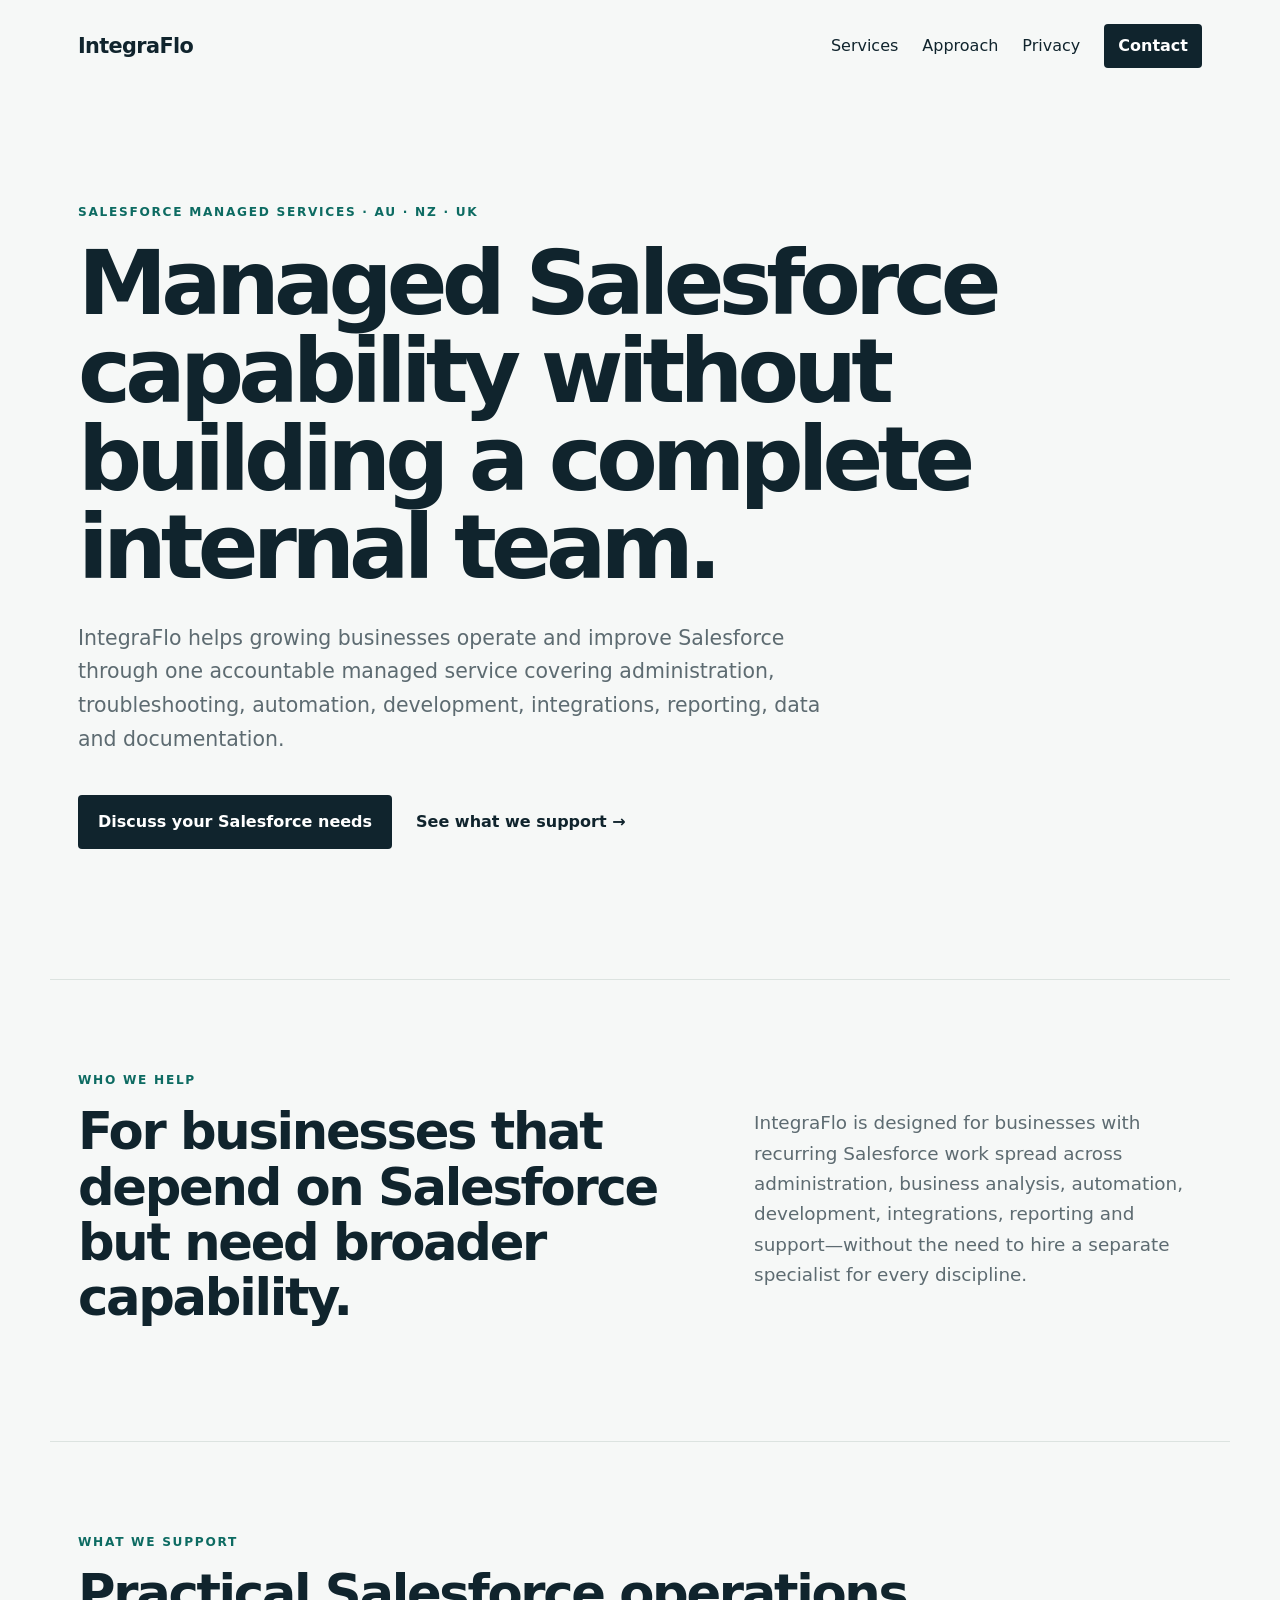
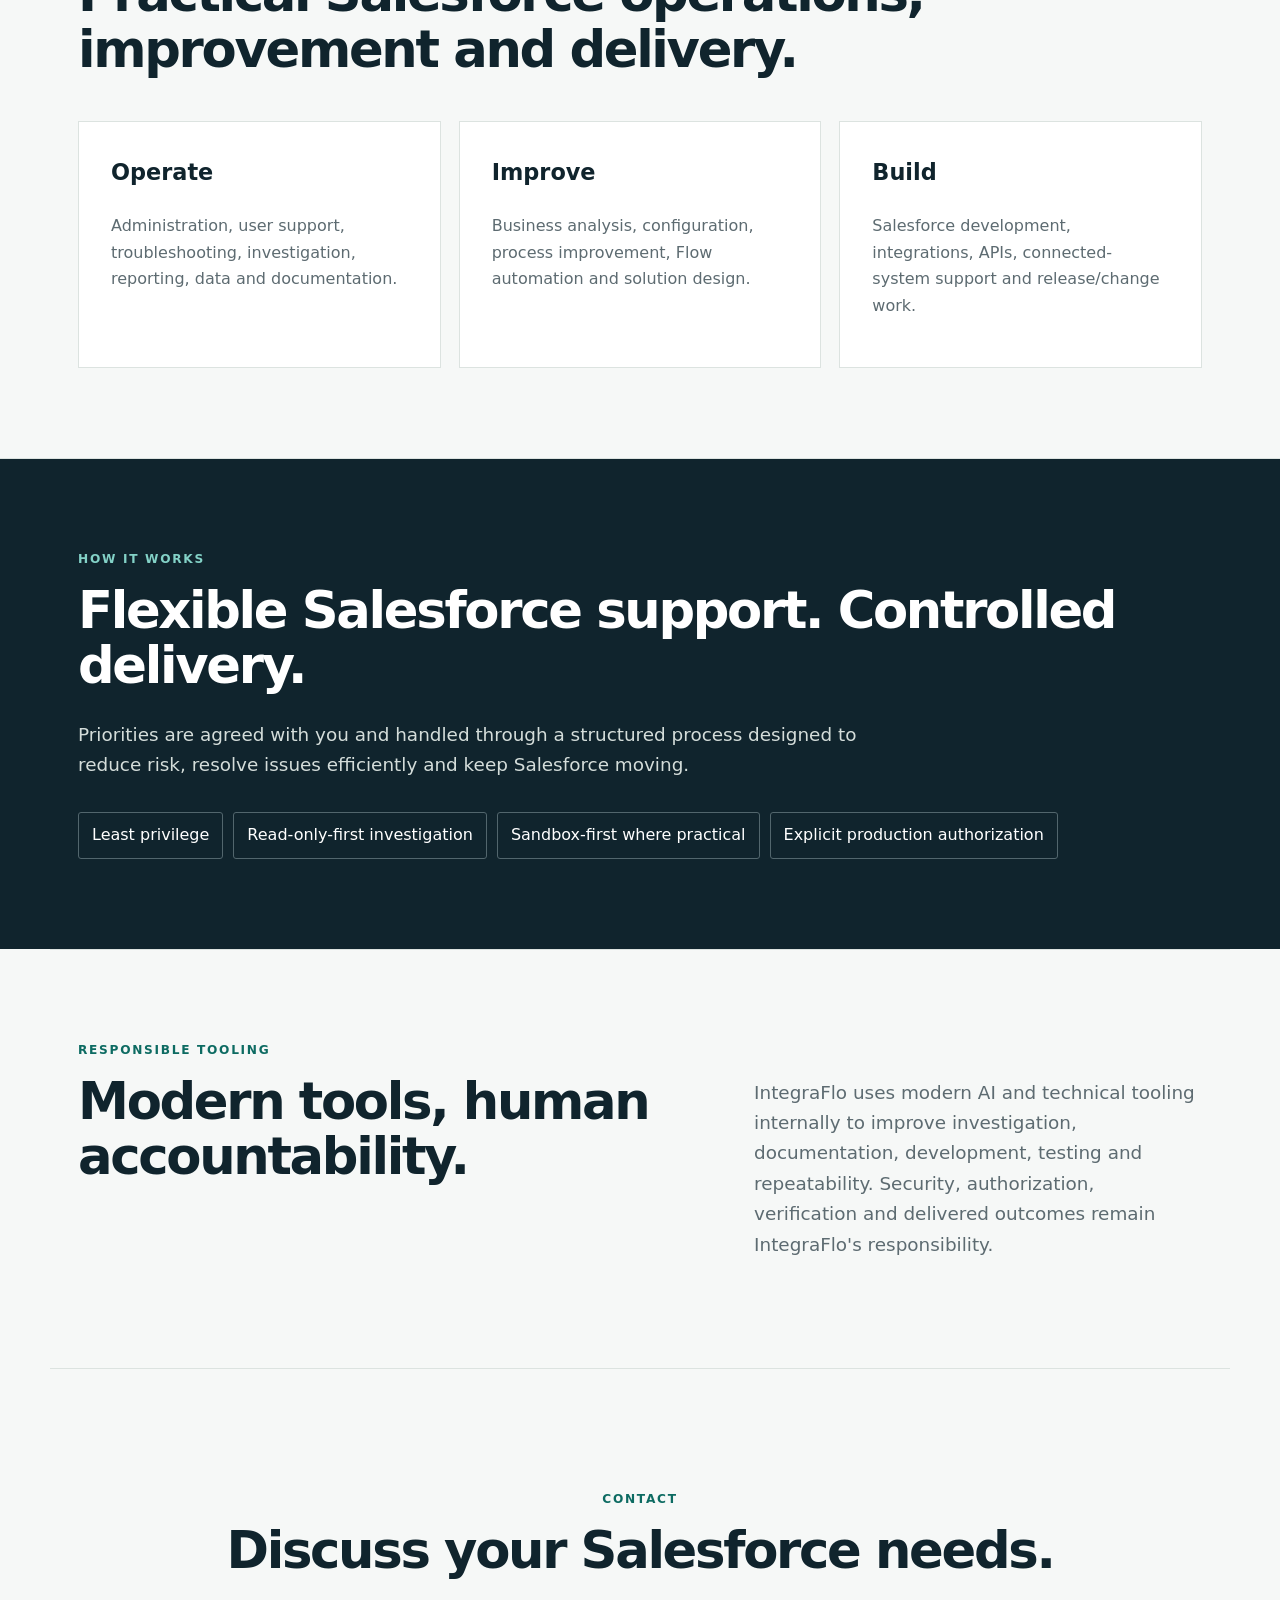
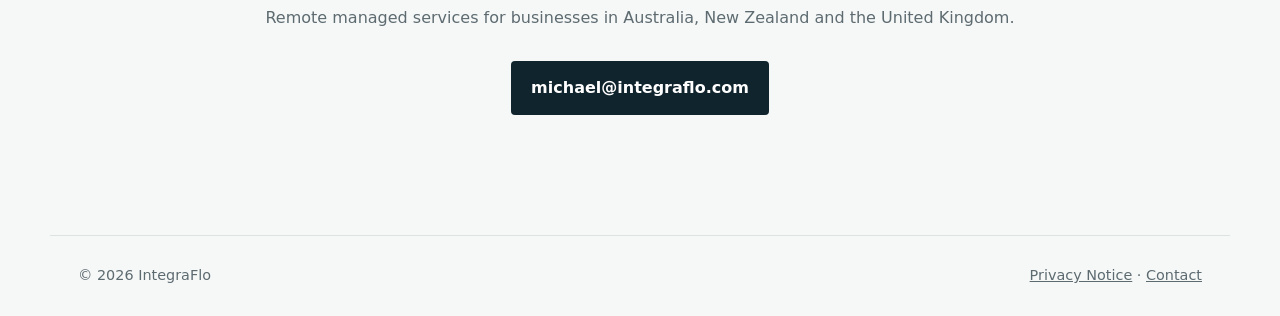
==== index.html @ 9a2830d7 "Refresh How It Works website copy" ====
<!doctype html>
<html lang="en">
<head>
  <meta charset="utf-8">
  <meta name="viewport" content="width=device-width,initial-scale=1">
  <meta http-equiv="Content-Security-Policy" content="default-src 'self'; script-src 'none'; style-src 'self'; img-src 'self' data:; font-src 'self'; connect-src 'none'; object-src 'none'; media-src 'none'; frame-src 'none'; worker-src 'none'; manifest-src 'self'; form-action 'none'; base-uri 'none'; upgrade-insecure-requests">
  <meta name="referrer" content="strict-origin-when-cross-origin">
  <title>IntegraFlo | Managed Salesforce Support</title>
  <meta name="description" content="Managed Salesforce administration, development, automation, integration and support for growing businesses in Australia, New Zealand and the United Kingdom.">
  <link rel="stylesheet" href="assets/style.css">
</head>
<body>
<header class="nav"><a class="brand" href="./">IntegraFlo</a><nav><a href="#services">Services</a><a href="#approach">Approach</a><a href="privacy.html">Privacy</a><a class="button small" href="mailto:michael@integraflo.com">Contact</a></nav></header>
<main>
<section class="hero"><div class="eyebrow">SALESFORCE MANAGED SERVICES · AU · NZ · UK</div><h1>Managed Salesforce capability without building a complete internal team.</h1><p class="lead">IntegraFlo helps growing businesses operate and improve Salesforce through one accountable managed service covering administration, troubleshooting, automation, development, integrations, reporting, data and documentation.</p><div class="actions"><a class="button" href="mailto:michael@integraflo.com">Discuss your Salesforce needs</a><a class="textlink" href="#services">See what we support →</a></div></section>
<section class="section split"><div><div class="eyebrow">WHO WE HELP</div><h2>For businesses that depend on Salesforce but need broader capability.</h2></div><p>IntegraFlo is designed for businesses with recurring Salesforce work spread across administration, business analysis, automation, development, integrations, reporting and support—without the need to hire a separate specialist for every discipline.</p></section>
<section id="services" class="section"><div class="eyebrow">WHAT WE SUPPORT</div><h2>Practical Salesforce operations, improvement and delivery.</h2><div class="grid"><article><h3>Operate</h3><p>Administration, user support, troubleshooting, investigation, reporting, data and documentation.</p></article><article><h3>Improve</h3><p>Business analysis, configuration, process improvement, Flow automation and solution design.</p></article><article><h3>Build</h3><p>Salesforce development, integrations, APIs, connected-system support and release/change work.</p></article></div></section>
<section id="approach" class="section dark"><div class="eyebrow">HOW IT WORKS</div><h2>Flexible Salesforce support. Controlled delivery.</h2><p>Priorities are agreed with you and handled through a structured process designed to reduce risk, resolve issues efficiently and keep Salesforce moving.</p><div class="principles"><span>Least privilege</span><span>Read-only-first investigation</span><span>Sandbox-first where practical</span><span>Explicit production authorization</span></div></section>
<section class="section split"><div><div class="eyebrow">RESPONSIBLE TOOLING</div><h2>Modern tools, human accountability.</h2></div><p>IntegraFlo uses modern AI and technical tooling internally to improve investigation, documentation, development, testing and repeatability. Security, authorization, verification and delivered outcomes remain IntegraFlo's responsibility.</p></section>
<section class="section contact"><div class="eyebrow">CONTACT</div><h2>Discuss your Salesforce needs.</h2><p>Remote managed services for businesses in Australia, New Zealand and the United Kingdom.</p><a class="button" href="mailto:michael@integraflo.com">michael@integraflo.com</a></section>
</main>
<footer><span>© 2026 IntegraFlo</span><span><a href="privacy.html">Privacy Notice</a> · <a href="mailto:michael@integraflo.com">Contact</a></span></footer>
</body>
</html>
---- assets/style.css ----
:root{--ink:#10242d;--muted:#5d6b71;--paper:#f6f8f7;--accent:#0d6b62;--line:#dce3e0;--white:#fff}*{box-sizing:border-box}html{scroll-behavior:smooth}body{margin:0;background:var(--paper);color:var(--ink);font-family:Inter,ui-sans-serif,system-ui,-apple-system,BlinkMacSystemFont,"Segoe UI",sans-serif;line-height:1.65}.nav{max-width:1180px;margin:auto;padding:24px 28px;display:flex;justify-content:space-between;align-items:center}.brand{font-weight:800;font-size:1.3rem;letter-spacing:-.03em;color:var(--ink);text-decoration:none}.nav nav{display:flex;gap:24px;align-items:center}.nav a{color:var(--ink);text-decoration:none}.hero,.section,footer{max-width:1180px;margin:auto}.hero{padding:110px 28px 130px}.hero h1{max-width:920px;font-size:clamp(3rem,7vw,6.5rem);line-height:.98;letter-spacing:-.065em;margin:18px 0 30px}.lead{max-width:780px;font-size:1.28rem;color:var(--muted)}.eyebrow{font-size:.76rem;font-weight:800;letter-spacing:.14em;color:var(--accent)}.actions{display:flex;gap:24px;align-items:center;margin-top:38px;flex-wrap:wrap}.button{display:inline-block;background:var(--ink);color:var(--white)!important;text-decoration:none;padding:14px 20px;border-radius:4px;font-weight:700}.button.small{padding:9px 14px}.textlink{color:var(--ink);font-weight:700;text-decoration:none}.section{padding:90px 28px;border-top:1px solid var(--line)}.section h2{font-size:clamp(2rem,4vw,3.6rem);line-height:1.08;letter-spacing:-.045em;margin:14px 0 26px}.split{display:grid;grid-template-columns:1.15fr .85fr;gap:70px;align-items:start}.split>p{font-size:1.15rem;color:var(--muted);margin-top:38px}.grid{display:grid;grid-template-columns:repeat(3,1fr);gap:18px;margin-top:44px}.grid article{background:var(--white);padding:32px;border:1px solid var(--line)}.grid h3{font-size:1.4rem;margin-top:0}.grid p{color:var(--muted)}.dark{max-width:none;background:var(--ink);color:var(--white);padding-left:max(28px,calc((100vw - 1124px)/2));padding-right:max(28px,calc((100vw - 1124px)/2))}.dark .eyebrow{color:#83d2c7}.dark p{max-width:820px;color:#d4ddda;font-size:1.15rem}.principles{display:flex;flex-wrap:wrap;gap:10px;margin-top:32px}.principles span{border:1px solid #52666d;padding:9px 13px;border-radius:3px}.contact{text-align:center;padding-top:120px;padding-bottom:120px}.contact p{color:var(--muted);margin-bottom:30px}.legal{max-width:850px}.legal h1{font-size:clamp(2.8rem,6vw,5rem);letter-spacing:-.055em;line-height:1;margin:18px 0 40px}.legal h2{font-size:1.65rem;margin-top:48px}.legal p,.legal li{color:#46575e}.updated{font-size:.9rem;color:#6b777c}footer{padding:28px;border-top:1px solid var(--line);display:flex;justify-content:space-between;color:var(--muted);font-size:.9rem}footer a{color:inherit}@media(max-width:760px){.nav nav>a:not(.button){display:none}.hero{padding-top:70px;padding-bottom:90px}.split,.grid{grid-template-columns:1fr}.split{gap:10px}.split>p{margin-top:0}.section{padding-top:65px;padding-bottom:65px}footer{gap:15px;flex-direction:column}}
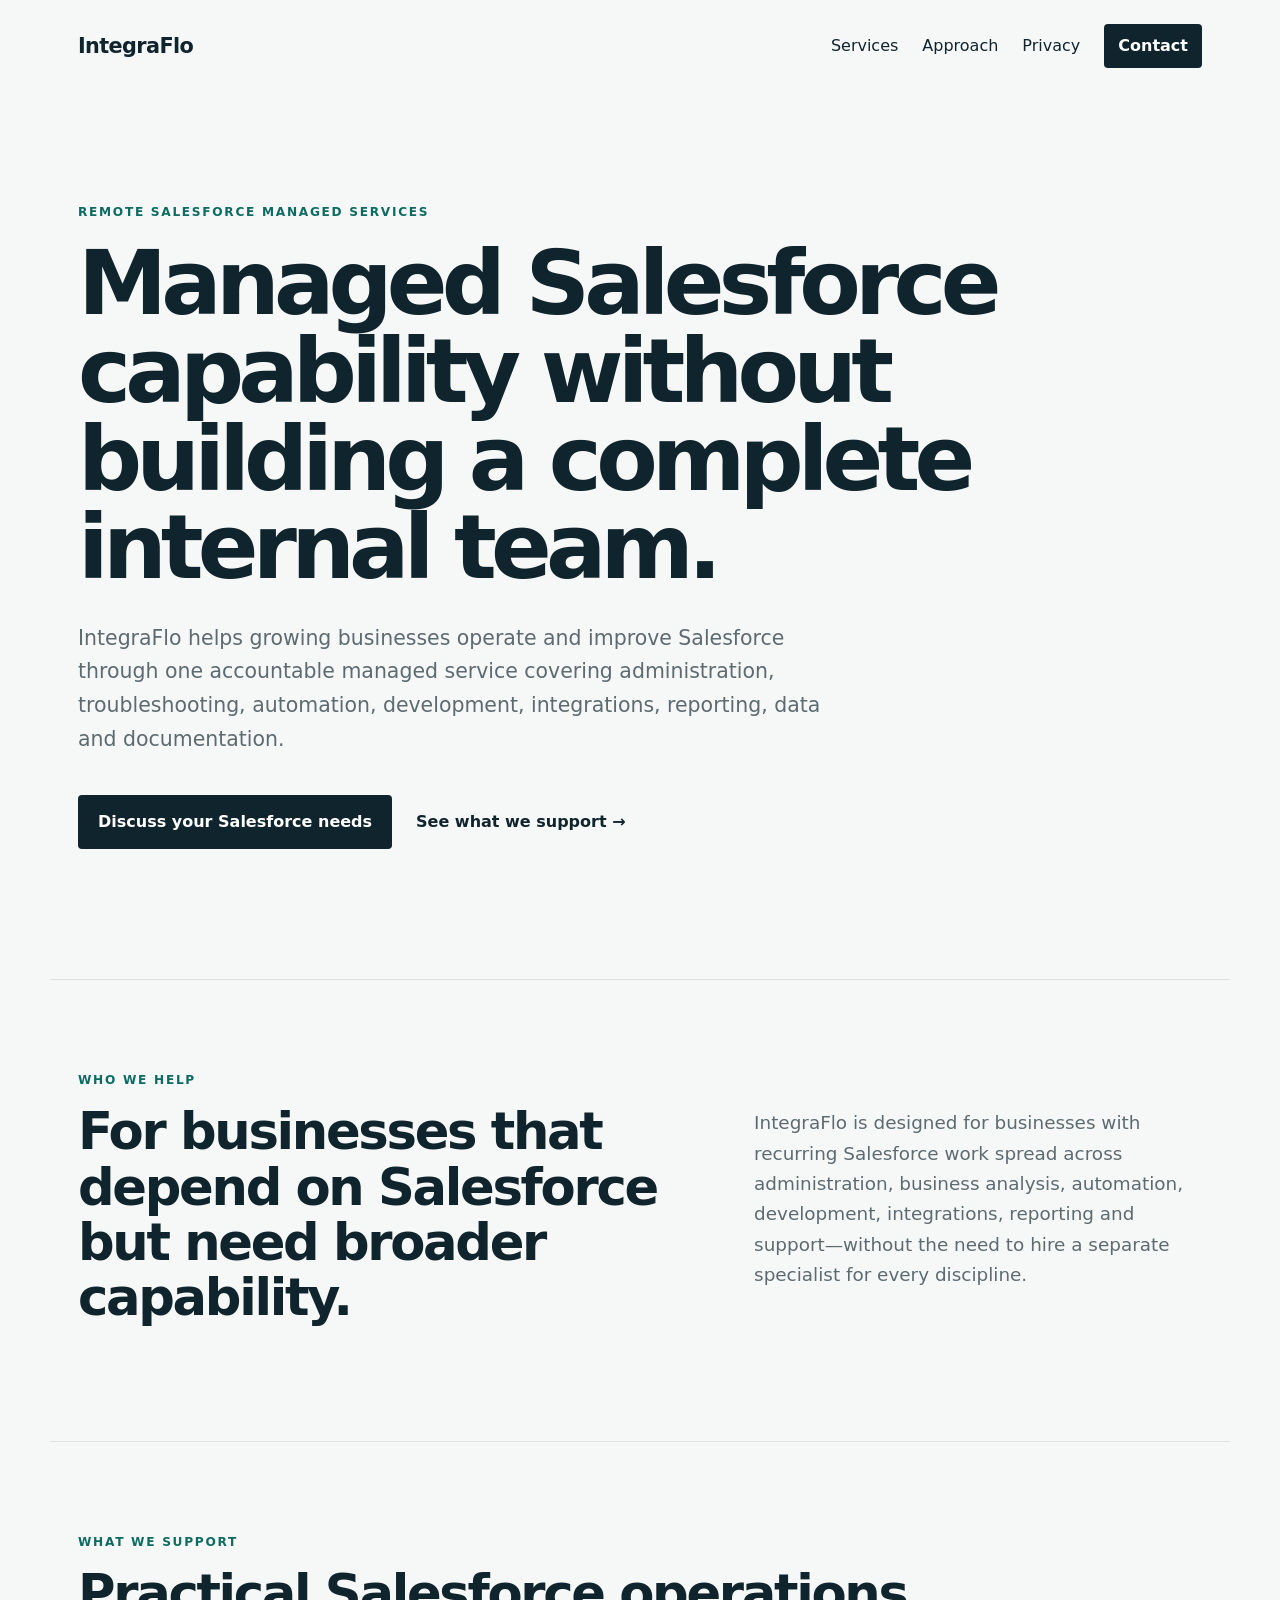
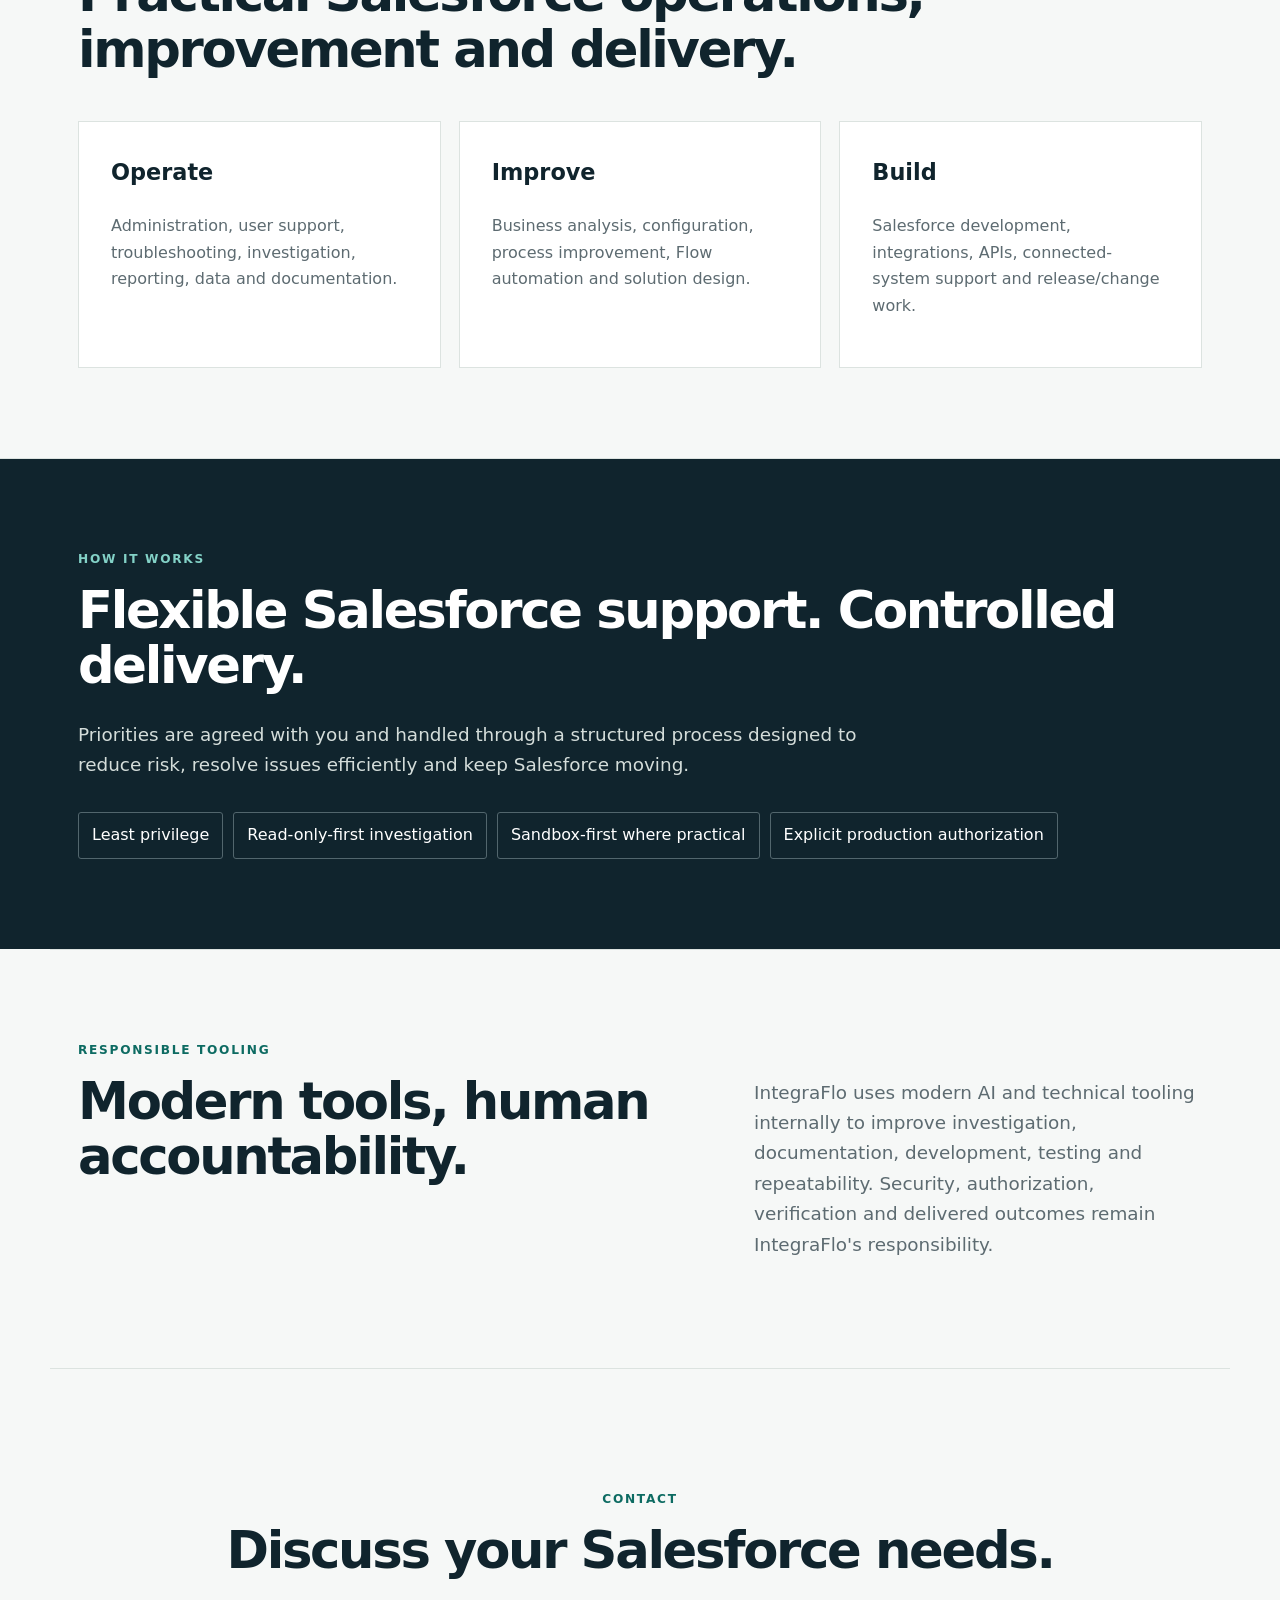
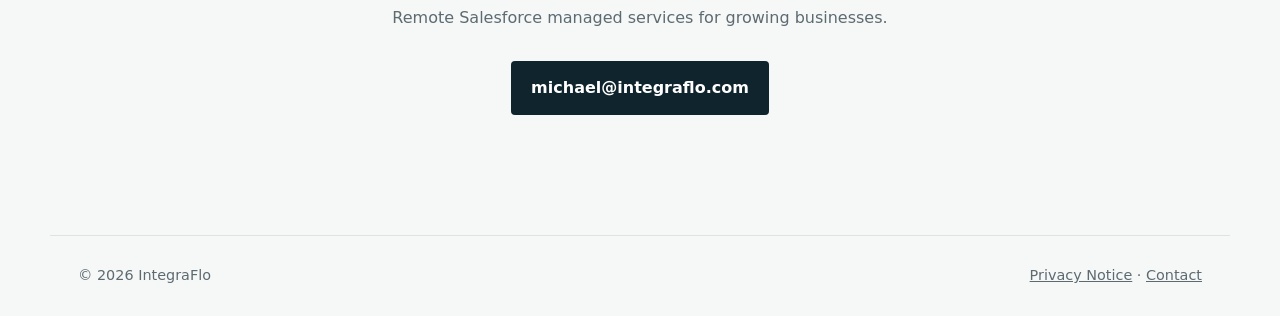
==== commit 6825693d: "Remove country restrictions from homepage" ====
--- a/index.html
+++ b/index.html
@@ -6,18 +6,18 @@
   <meta http-equiv="Content-Security-Policy" content="default-src 'self'; script-src 'none'; style-src 'self'; img-src 'self' data:; font-src 'self'; connect-src 'none'; object-src 'none'; media-src 'none'; frame-src 'none'; worker-src 'none'; manifest-src 'self'; form-action 'none'; base-uri 'none'; upgrade-insecure-requests">
   <meta name="referrer" content="strict-origin-when-cross-origin">
   <title>IntegraFlo | Managed Salesforce Support</title>
-  <meta name="description" content="Managed Salesforce administration, development, automation, integration and support for growing businesses in Australia, New Zealand and the United Kingdom.">
+  <meta name="description" content="Managed Salesforce administration, troubleshooting, automation, development and integration support for growing businesses.">
   <link rel="stylesheet" href="assets/style.css">
 </head>
 <body>
 <header class="nav"><a class="brand" href="./">IntegraFlo</a><nav><a href="#services">Services</a><a href="#approach">Approach</a><a href="privacy.html">Privacy</a><a class="button small" href="mailto:michael@integraflo.com">Contact</a></nav></header>
 <main>
-<section class="hero"><div class="eyebrow">SALESFORCE MANAGED SERVICES · AU · NZ · UK</div><h1>Managed Salesforce capability without building a complete internal team.</h1><p class="lead">IntegraFlo helps growing businesses operate and improve Salesforce through one accountable managed service covering administration, troubleshooting, automation, development, integrations, reporting, data and documentation.</p><div class="actions"><a class="button" href="mailto:michael@integraflo.com">Discuss your Salesforce needs</a><a class="textlink" href="#services">See what we support →</a></div></section>
+<section class="hero"><div class="eyebrow">REMOTE SALESFORCE MANAGED SERVICES</div><h1>Managed Salesforce capability without building a complete internal team.</h1><p class="lead">IntegraFlo helps growing businesses operate and improve Salesforce through one accountable managed service covering administration, troubleshooting, automation, development, integrations, reporting, data and documentation.</p><div class="actions"><a class="button" href="mailto:michael@integraflo.com">Discuss your Salesforce needs</a><a class="textlink" href="#services">See what we support →</a></div></section>
 <section class="section split"><div><div class="eyebrow">WHO WE HELP</div><h2>For businesses that depend on Salesforce but need broader capability.</h2></div><p>IntegraFlo is designed for businesses with recurring Salesforce work spread across administration, business analysis, automation, development, integrations, reporting and support—without the need to hire a separate specialist for every discipline.</p></section>
 <section id="services" class="section"><div class="eyebrow">WHAT WE SUPPORT</div><h2>Practical Salesforce operations, improvement and delivery.</h2><div class="grid"><article><h3>Operate</h3><p>Administration, user support, troubleshooting, investigation, reporting, data and documentation.</p></article><article><h3>Improve</h3><p>Business analysis, configuration, process improvement, Flow automation and solution design.</p></article><article><h3>Build</h3><p>Salesforce development, integrations, APIs, connected-system support and release/change work.</p></article></div></section>
 <section id="approach" class="section dark"><div class="eyebrow">HOW IT WORKS</div><h2>Flexible Salesforce support. Controlled delivery.</h2><p>Priorities are agreed with you and handled through a structured process designed to reduce risk, resolve issues efficiently and keep Salesforce moving.</p><div class="principles"><span>Least privilege</span><span>Read-only-first investigation</span><span>Sandbox-first where practical</span><span>Explicit production authorization</span></div></section>
 <section class="section split"><div><div class="eyebrow">RESPONSIBLE TOOLING</div><h2>Modern tools, human accountability.</h2></div><p>IntegraFlo uses modern AI and technical tooling internally to improve investigation, documentation, development, testing and repeatability. Security, authorization, verification and delivered outcomes remain IntegraFlo's responsibility.</p></section>
-<section class="section contact"><div class="eyebrow">CONTACT</div><h2>Discuss your Salesforce needs.</h2><p>Remote managed services for businesses in Australia, New Zealand and the United Kingdom.</p><a class="button" href="mailto:michael@integraflo.com">michael@integraflo.com</a></section>
+<section class="section contact"><div class="eyebrow">CONTACT</div><h2>Discuss your Salesforce needs.</h2><p>Remote Salesforce managed services for growing businesses.</p><a class="button" href="mailto:michael@integraflo.com">michael@integraflo.com</a></section>
 </main>
 <footer><span>© 2026 IntegraFlo</span><span><a href="privacy.html">Privacy Notice</a> · <a href="mailto:michael@integraflo.com">Contact</a></span></footer>
 </body>
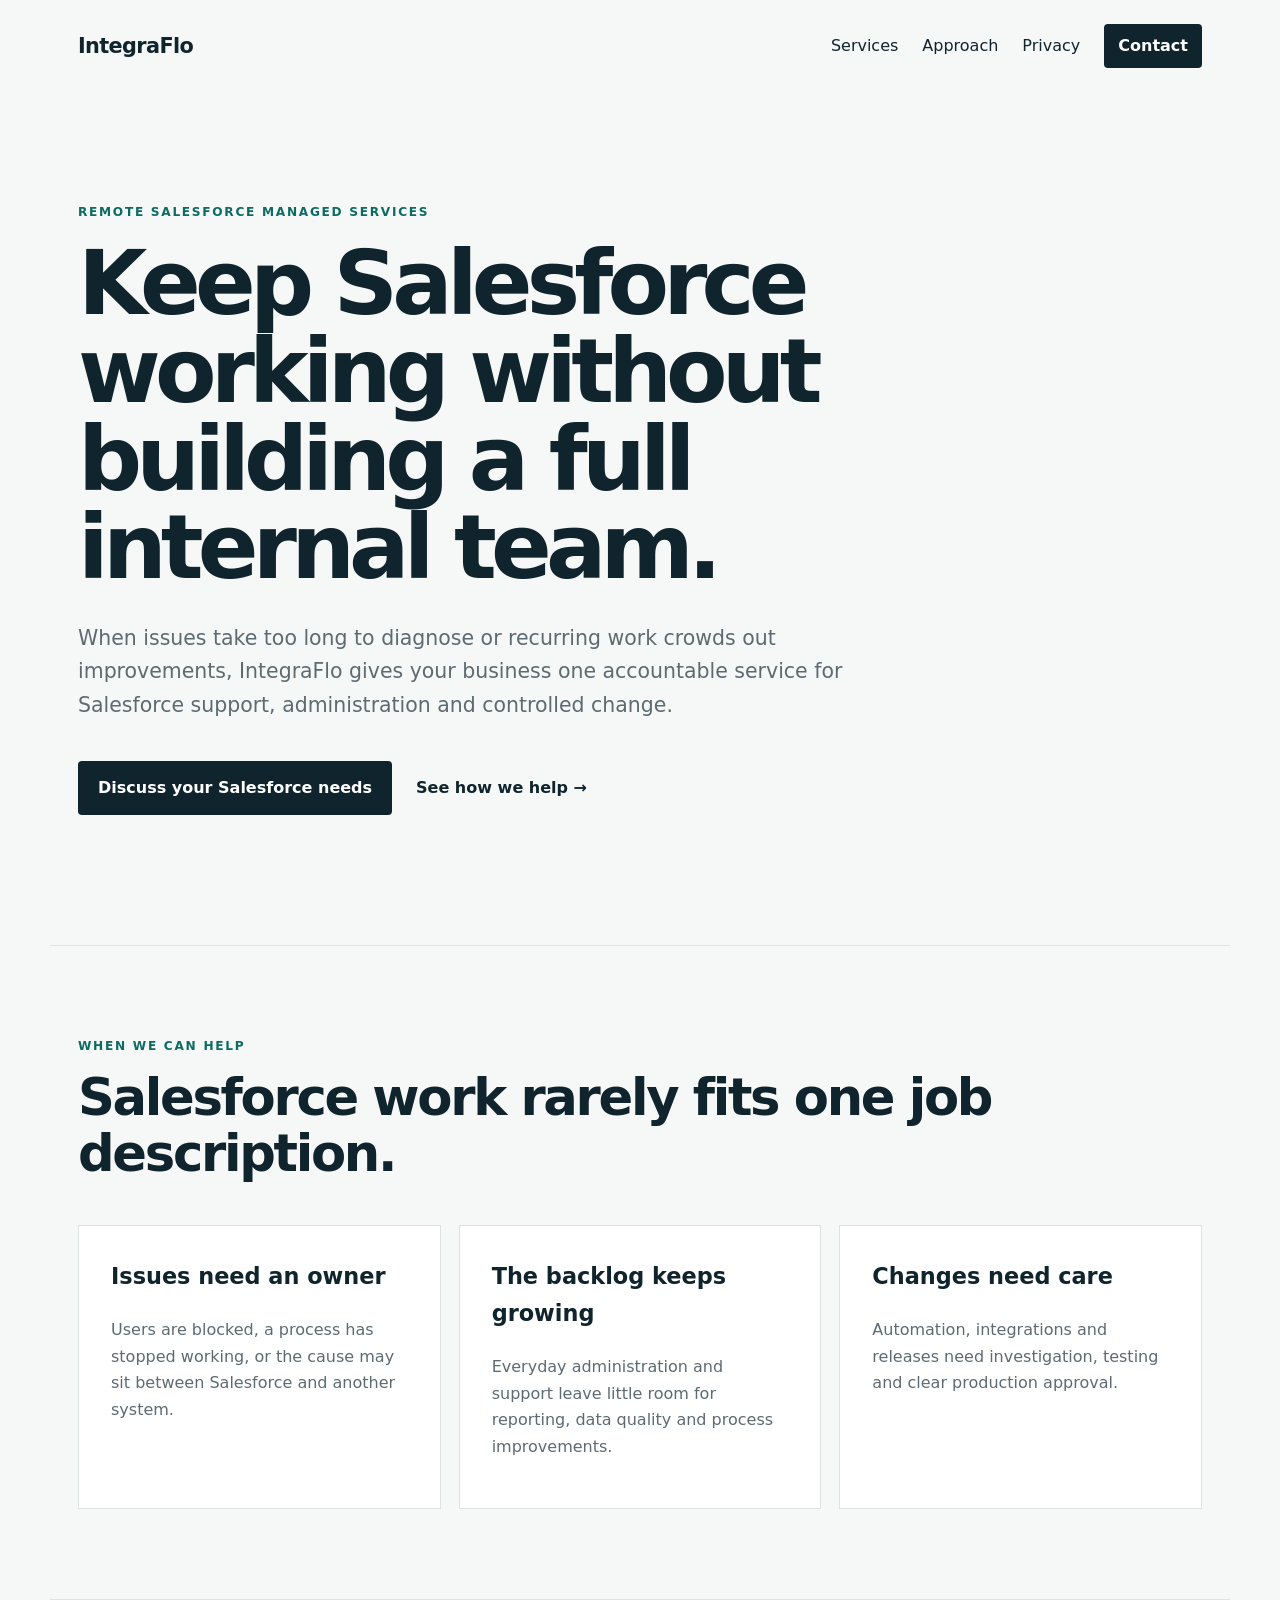
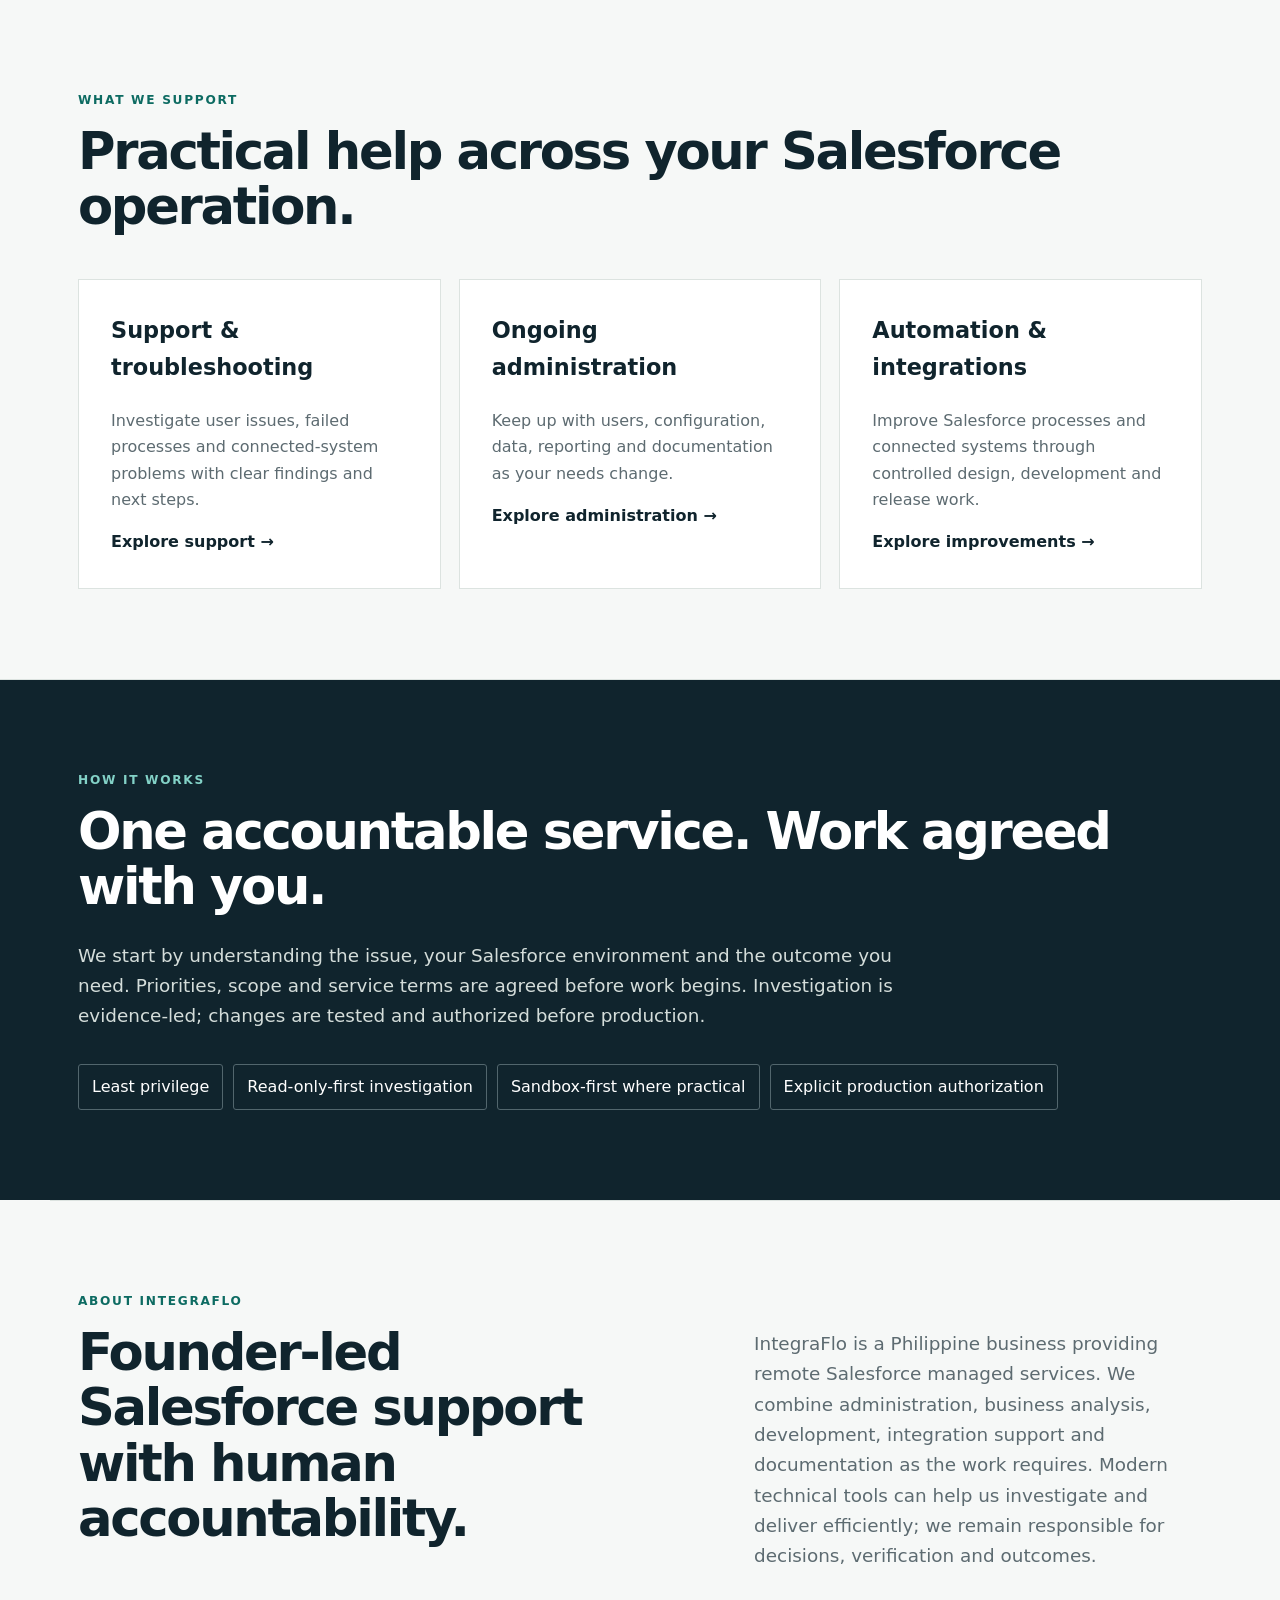
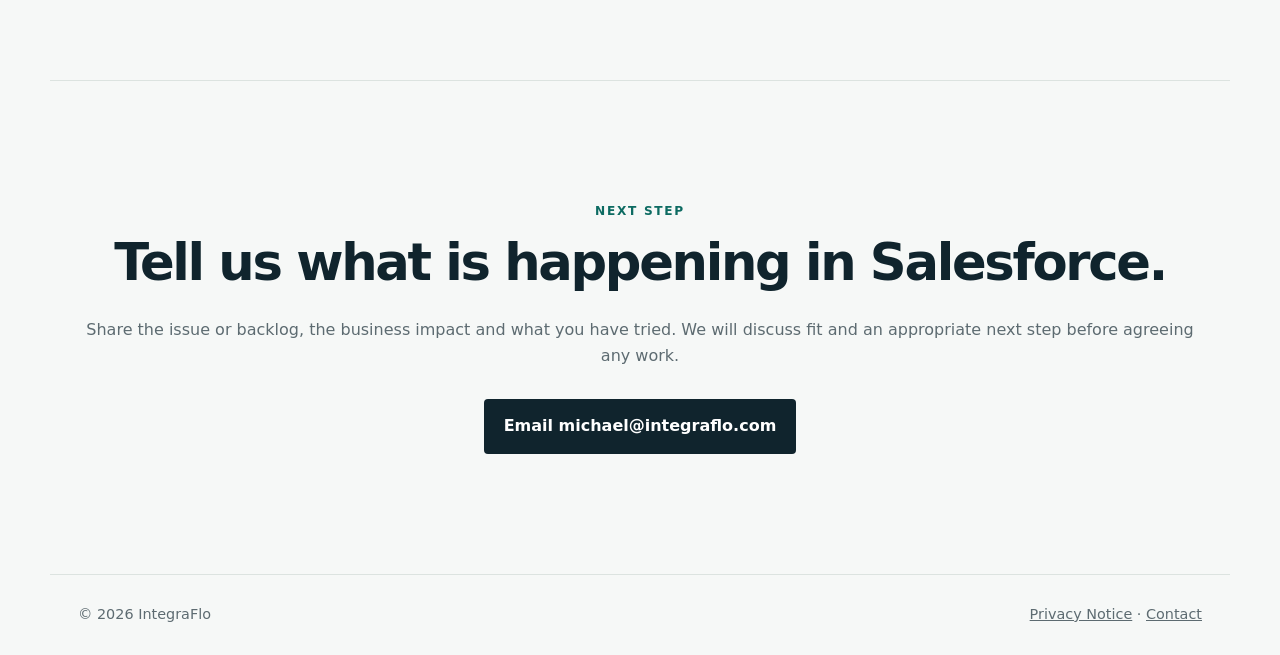
==== commit 620980f0: "Lead homepage with Salesforce problems and service routes" ====
--- a/index.html
+++ b/index.html
@@ -5,19 +5,24 @@
   <meta name="viewport" content="width=device-width,initial-scale=1">
   <meta http-equiv="Content-Security-Policy" content="default-src 'self'; script-src 'none'; style-src 'self'; img-src 'self' data:; font-src 'self'; connect-src 'none'; object-src 'none'; media-src 'none'; frame-src 'none'; worker-src 'none'; manifest-src 'self'; form-action 'none'; base-uri 'none'; upgrade-insecure-requests">
   <meta name="referrer" content="strict-origin-when-cross-origin">
-  <title>IntegraFlo | Managed Salesforce Support</title>
-  <meta name="description" content="Managed Salesforce administration, troubleshooting, automation, development and integration support for growing businesses.">
+  <title>Salesforce Support & Managed Services | IntegraFlo</title>
+  <meta name="description" content="Resolve Salesforce issues, reduce backlog and improve your org through accountable ongoing administration, automation, integration and development support.">
+  <link rel="canonical" href="https://integraflo.com/">
+  <meta property="og:type" content="website">
+  <meta property="og:title" content="Salesforce Support & Managed Services | IntegraFlo">
+  <meta property="og:description" content="Resolve Salesforce issues, reduce backlog and improve your org through accountable ongoing administration, automation, integration and development support.">
+  <meta property="og:url" content="https://integraflo.com/">
   <link rel="stylesheet" href="assets/style.css">
 </head>
 <body>
-<header class="nav"><a class="brand" href="./">IntegraFlo</a><nav><a href="#services">Services</a><a href="#approach">Approach</a><a href="privacy.html">Privacy</a><a class="button small" href="mailto:michael@integraflo.com">Contact</a></nav></header>
+<header class="nav"><a class="brand" href="./">IntegraFlo</a><nav><a href="./#services">Services</a><a href="./#approach">Approach</a><a href="privacy.html">Privacy</a><a class="button small" href="mailto:michael@integraflo.com">Contact</a></nav></header>
 <main>
-<section class="hero"><div class="eyebrow">REMOTE SALESFORCE MANAGED SERVICES</div><h1>Managed Salesforce capability without building a complete internal team.</h1><p class="lead">IntegraFlo helps growing businesses operate and improve Salesforce through one accountable managed service covering administration, troubleshooting, automation, development, integrations, reporting, data and documentation.</p><div class="actions"><a class="button" href="mailto:michael@integraflo.com">Discuss your Salesforce needs</a><a class="textlink" href="#services">See what we support →</a></div></section>
-<section class="section split"><div><div class="eyebrow">WHO WE HELP</div><h2>For businesses that depend on Salesforce but need broader capability.</h2></div><p>IntegraFlo is designed for businesses with recurring Salesforce work spread across administration, business analysis, automation, development, integrations, reporting and support—without the need to hire a separate specialist for every discipline.</p></section>
-<section id="services" class="section"><div class="eyebrow">WHAT WE SUPPORT</div><h2>Practical Salesforce operations, improvement and delivery.</h2><div class="grid"><article><h3>Operate</h3><p>Administration, user support, troubleshooting, investigation, reporting, data and documentation.</p></article><article><h3>Improve</h3><p>Business analysis, configuration, process improvement, Flow automation and solution design.</p></article><article><h3>Build</h3><p>Salesforce development, integrations, APIs, connected-system support and release/change work.</p></article></div></section>
-<section id="approach" class="section dark"><div class="eyebrow">HOW IT WORKS</div><h2>Flexible Salesforce support. Controlled delivery.</h2><p>Priorities are agreed with you and handled through a structured process designed to reduce risk, resolve issues efficiently and keep Salesforce moving.</p><div class="principles"><span>Least privilege</span><span>Read-only-first investigation</span><span>Sandbox-first where practical</span><span>Explicit production authorization</span></div></section>
-<section class="section split"><div><div class="eyebrow">RESPONSIBLE TOOLING</div><h2>Modern tools, human accountability.</h2></div><p>IntegraFlo uses modern AI and technical tooling internally to improve investigation, documentation, development, testing and repeatability. Security, authorization, verification and delivered outcomes remain IntegraFlo's responsibility.</p></section>
-<section class="section contact"><div class="eyebrow">CONTACT</div><h2>Discuss your Salesforce needs.</h2><p>Remote Salesforce managed services for growing businesses.</p><a class="button" href="mailto:michael@integraflo.com">michael@integraflo.com</a></section>
+<section class="hero"><div class="eyebrow">REMOTE SALESFORCE MANAGED SERVICES</div><h1>Keep Salesforce working without building a full internal team.</h1><p class="lead">When issues take too long to diagnose or recurring work crowds out improvements, IntegraFlo gives your business one accountable service for Salesforce support, administration and controlled change.</p><div class="actions"><a class="button" href="mailto:michael@integraflo.com">Discuss your Salesforce needs</a><a class="textlink" href="#services">See how we help →</a></div></section>
+<section class="section"><div class="eyebrow">WHEN WE CAN HELP</div><h2>Salesforce work rarely fits one job description.</h2><div class="grid"><article><h3>Issues need an owner</h3><p>Users are blocked, a process has stopped working, or the cause may sit between Salesforce and another system.</p></article><article><h3>The backlog keeps growing</h3><p>Everyday administration and support leave little room for reporting, data quality and process improvements.</p></article><article><h3>Changes need care</h3><p>Automation, integrations and releases need investigation, testing and clear production approval.</p></article></div></section>
+<section id="services" class="section"><div class="eyebrow">WHAT WE SUPPORT</div><h2>Practical help across your Salesforce operation.</h2><div class="grid"><article><h3>Support &amp; troubleshooting</h3><p>Investigate user issues, failed processes and connected-system problems with clear findings and next steps.</p><a class="textlink" href="salesforce-support.html">Explore support →</a></article><article><h3>Ongoing administration</h3><p>Keep up with users, configuration, data, reporting and documentation as your needs change.</p><a class="textlink" href="salesforce-administration.html">Explore administration →</a></article><article><h3>Automation &amp; integrations</h3><p>Improve Salesforce processes and connected systems through controlled design, development and release work.</p><a class="textlink" href="salesforce-automation-integrations.html">Explore improvements →</a></article></div></section>
+<section id="approach" class="section dark"><div class="eyebrow">HOW IT WORKS</div><h2>One accountable service. Work agreed with you.</h2><p>We start by understanding the issue, your Salesforce environment and the outcome you need. Priorities, scope and service terms are agreed before work begins. Investigation is evidence-led; changes are tested and authorized before production.</p><div class="principles"><span>Least privilege</span><span>Read-only-first investigation</span><span>Sandbox-first where practical</span><span>Explicit production authorization</span></div></section>
+<section class="section split"><div><div class="eyebrow">ABOUT INTEGRAFLO</div><h2>Founder-led Salesforce support with human accountability.</h2></div><p>IntegraFlo is a Philippine business providing remote Salesforce managed services. We combine administration, business analysis, development, integration support and documentation as the work requires. Modern technical tools can help us investigate and deliver efficiently; we remain responsible for decisions, verification and outcomes.</p></section>
+<section class="section contact"><div class="eyebrow">NEXT STEP</div><h2>Tell us what is happening in Salesforce.</h2><p>Share the issue or backlog, the business impact and what you have tried. We will discuss fit and an appropriate next step before agreeing any work.</p><a class="button" href="mailto:michael@integraflo.com">Email michael@integraflo.com</a></section>
 </main>
 <footer><span>© 2026 IntegraFlo</span><span><a href="privacy.html">Privacy Notice</a> · <a href="mailto:michael@integraflo.com">Contact</a></span></footer>
 </body>
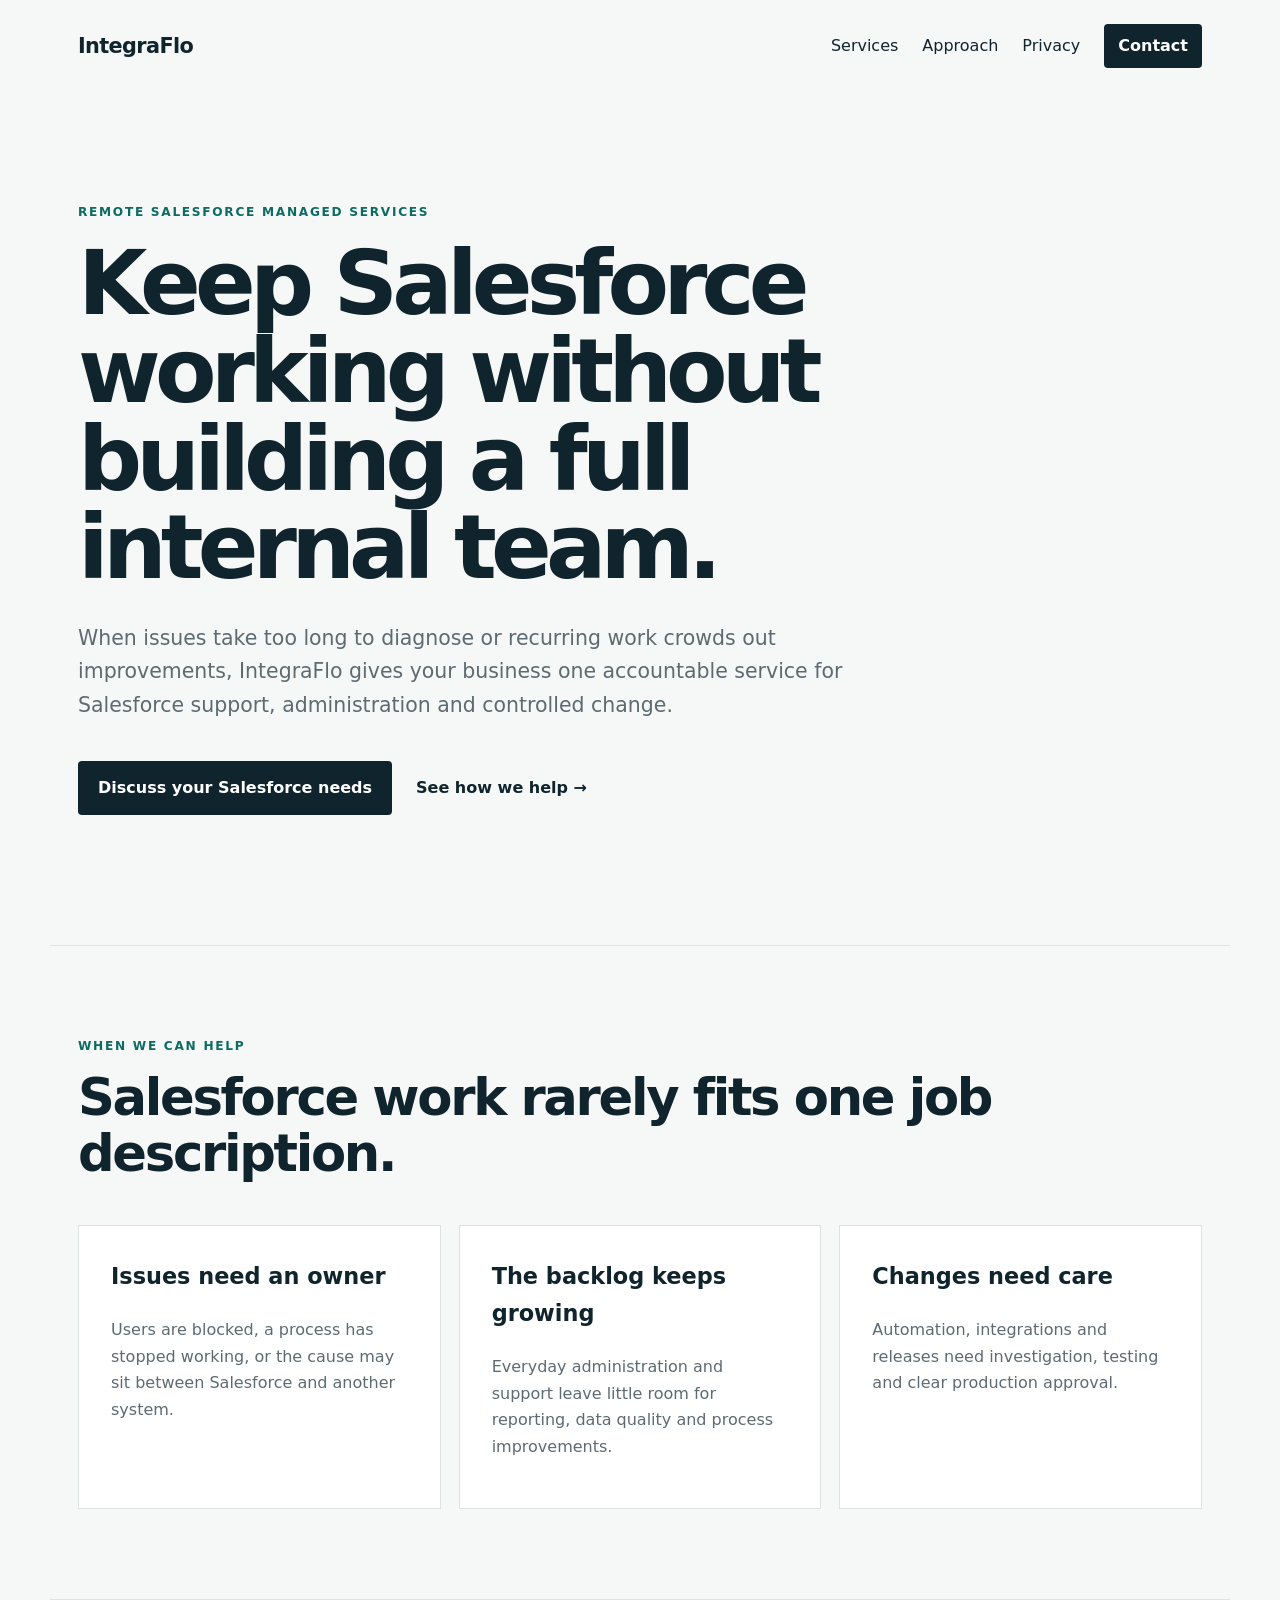
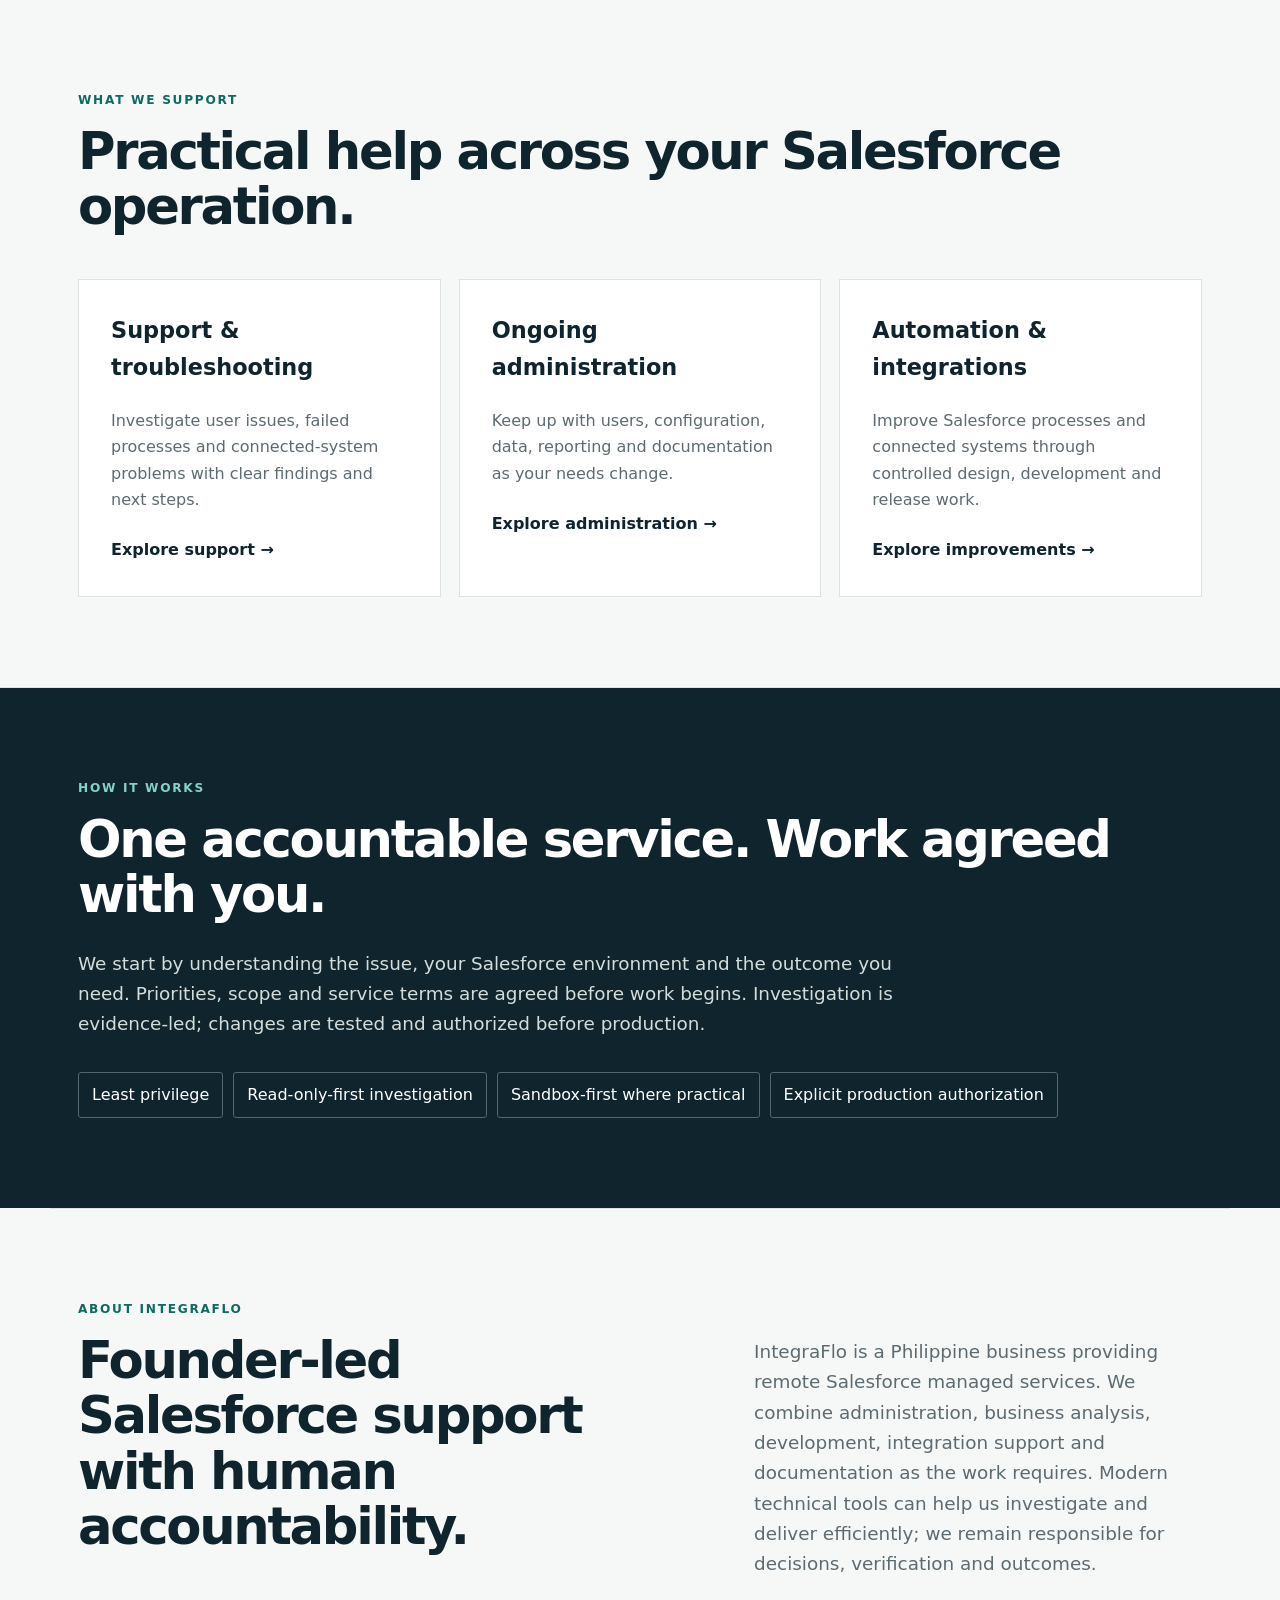
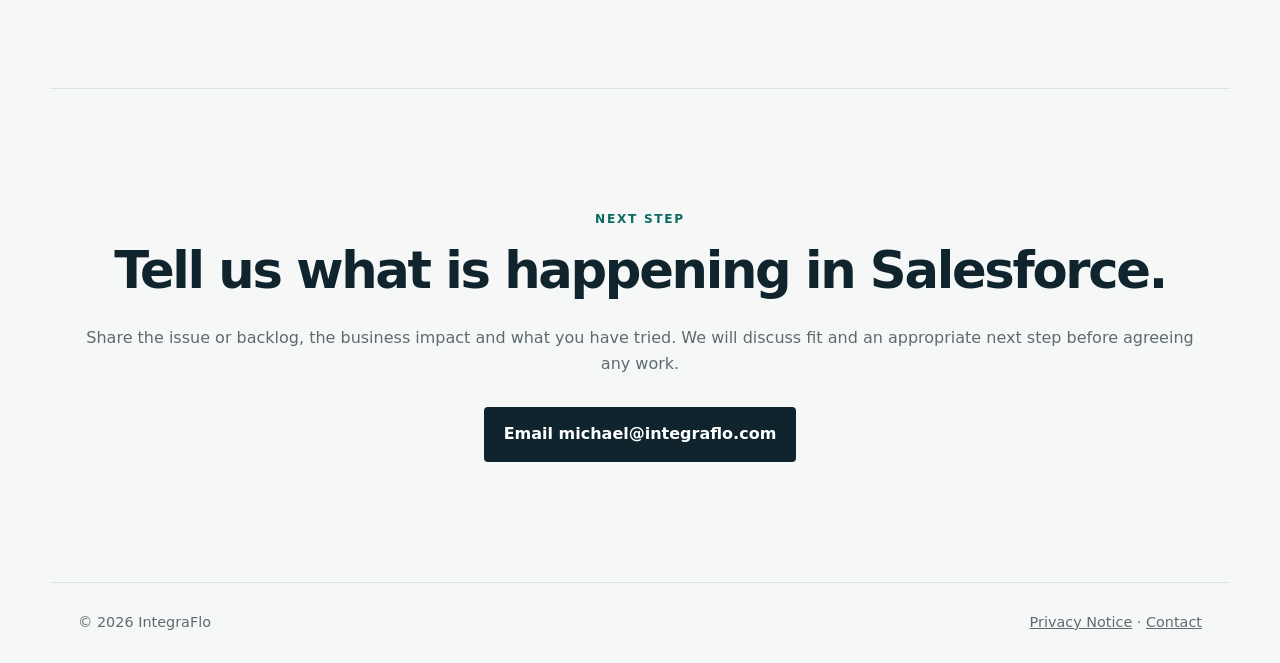
==== commit 7f709a10: "Add Search Console verification tag" ====
--- a/index.html
+++ b/index.html
@@ -5,6 +5,7 @@
   <meta name="viewport" content="width=device-width,initial-scale=1">
   <meta http-equiv="Content-Security-Policy" content="default-src 'self'; script-src 'none'; style-src 'self'; img-src 'self' data:; font-src 'self'; connect-src 'none'; object-src 'none'; media-src 'none'; frame-src 'none'; worker-src 'none'; manifest-src 'self'; form-action 'none'; base-uri 'none'; upgrade-insecure-requests">
   <meta name="referrer" content="strict-origin-when-cross-origin">
+  <meta name="google-site-verification" content="gu3eQ9_beGuN9FY3zzGLAd2tJAc3EotEYN1PXxXcJtQ">
   <title>Salesforce Support & Managed Services | IntegraFlo</title>
   <meta name="description" content="Resolve Salesforce issues, reduce backlog and improve your org through accountable ongoing administration, automation, integration and development support.">
   <link rel="canonical" href="https://integraflo.com/">
--- a/assets/style.css
+++ b/assets/style.css
@@ -1 +1,2 @@
-:root{--ink:#10242d;--muted:#5d6b71;--paper:#f6f8f7;--accent:#0d6b62;--line:#dce3e0;--white:#fff}*{box-sizing:border-box}html{scroll-behavior:smooth}body{margin:0;background:var(--paper);color:var(--ink);font-family:Inter,ui-sans-serif,system-ui,-apple-system,BlinkMacSystemFont,"Segoe UI",sans-serif;line-height:1.65}.nav{max-width:1180px;margin:auto;padding:24px 28px;display:flex;justify-content:space-between;align-items:center}.brand{font-weight:800;font-size:1.3rem;letter-spacing:-.03em;color:var(--ink);text-decoration:none}.nav nav{display:flex;gap:24px;align-items:center}.nav a{color:var(--ink);text-decoration:none}.hero,.section,footer{max-width:1180px;margin:auto}.hero{padding:110px 28px 130px}.hero h1{max-width:920px;font-size:clamp(3rem,7vw,6.5rem);line-height:.98;letter-spacing:-.065em;margin:18px 0 30px}.lead{max-width:780px;font-size:1.28rem;color:var(--muted)}.eyebrow{font-size:.76rem;font-weight:800;letter-spacing:.14em;color:var(--accent)}.actions{display:flex;gap:24px;align-items:center;margin-top:38px;flex-wrap:wrap}.button{display:inline-block;background:var(--ink);color:var(--white)!important;text-decoration:none;padding:14px 20px;border-radius:4px;font-weight:700}.button.small{padding:9px 14px}.textlink{color:var(--ink);font-weight:700;text-decoration:none}.section{padding:90px 28px;border-top:1px solid var(--line)}.section h2{font-size:clamp(2rem,4vw,3.6rem);line-height:1.08;letter-spacing:-.045em;margin:14px 0 26px}.split{display:grid;grid-template-columns:1.15fr .85fr;gap:70px;align-items:start}.split>p{font-size:1.15rem;color:var(--muted);margin-top:38px}.grid{display:grid;grid-template-columns:repeat(3,1fr);gap:18px;margin-top:44px}.grid article{background:var(--white);padding:32px;border:1px solid var(--line)}.grid h3{font-size:1.4rem;margin-top:0}.grid p{color:var(--muted)}.dark{max-width:none;background:var(--ink);color:var(--white);padding-left:max(28px,calc((100vw - 1124px)/2));padding-right:max(28px,calc((100vw - 1124px)/2))}.dark .eyebrow{color:#83d2c7}.dark p{max-width:820px;color:#d4ddda;font-size:1.15rem}.principles{display:flex;flex-wrap:wrap;gap:10px;margin-top:32px}.principles span{border:1px solid #52666d;padding:9px 13px;border-radius:3px}.contact{text-align:center;padding-top:120px;padding-bottom:120px}.contact p{color:var(--muted);margin-bottom:30px}.legal{max-width:850px}.legal h1{font-size:clamp(2.8rem,6vw,5rem);letter-spacing:-.055em;line-height:1;margin:18px 0 40px}.legal h2{font-size:1.65rem;margin-top:48px}.legal p,.legal li{color:#46575e}.updated{font-size:.9rem;color:#6b777c}footer{padding:28px;border-top:1px solid var(--line);display:flex;justify-content:space-between;color:var(--muted);font-size:.9rem}footer a{color:inherit}@media(max-width:760px){.nav nav>a:not(.button){display:none}.hero{padding-top:70px;padding-bottom:90px}.split,.grid{grid-template-columns:1fr}.split{gap:10px}.split>p{margin-top:0}.section{padding-top:65px;padding-bottom:65px}footer{gap:15px;flex-direction:column}}+:root{--ink:#10242d;--muted:#5d6b71;--paper:#f6f8f7;--accent:#0d6b62;--line:#dce3e0;--white:#fff}*{box-sizing:border-box}html{scroll-behavior:smooth}body{margin:0;background:var(--paper);color:var(--ink);font-family:Inter,ui-sans-serif,system-ui,-apple-system,BlinkMacSystemFont,"Segoe UI",sans-serif;line-height:1.65}.nav{max-width:1180px;margin:auto;padding:24px 28px;display:flex;justify-content:space-between;align-items:center}.brand{font-weight:800;font-size:1.3rem;letter-spacing:-.03em;color:var(--ink);text-decoration:none}.nav nav{display:flex;gap:24px;align-items:center}.nav a{color:var(--ink);text-decoration:none}.hero,.section,footer{max-width:1180px;margin:auto}.hero{padding:110px 28px 130px}.hero h1{max-width:920px;font-size:clamp(3rem,7vw,6.5rem);line-height:.98;letter-spacing:-.065em;margin:18px 0 30px}.lead{max-width:780px;font-size:1.28rem;color:var(--muted)}.eyebrow{font-size:.76rem;font-weight:800;letter-spacing:.14em;color:var(--accent)}.actions{display:flex;gap:24px;align-items:center;margin-top:38px;flex-wrap:wrap}.button{display:inline-block;background:var(--ink);color:var(--white)!important;text-decoration:none;padding:14px 20px;border-radius:4px;font-weight:700}.button.small{padding:9px 14px}.textlink{color:var(--ink);font-weight:700;text-decoration:none}.section{padding:90px 28px;border-top:1px solid var(--line)}.section h2{font-size:clamp(2rem,4vw,3.6rem);line-height:1.08;letter-spacing:-.045em;margin:14px 0 26px}.split{display:grid;grid-template-columns:1.15fr .85fr;gap:70px;align-items:start}.split>p{font-size:1.15rem;color:var(--muted);margin-top:38px}.grid{display:grid;grid-template-columns:repeat(3,1fr);gap:18px;margin-top:44px}.grid article{background:var(--white);padding:32px;border:1px solid var(--line)}.grid h3{font-size:1.4rem;margin-top:0}.grid p{color:var(--muted)}.dark{max-width:none;background:var(--ink);color:var(--white);padding-left:max(28px,calc((100vw - 1124px)/2));padding-right:max(28px,calc((100vw - 1124px)/2))}.dark .eyebrow{color:#83d2c7}.dark p{max-width:820px;color:#d4ddda;font-size:1.15rem}.principles{display:flex;flex-wrap:wrap;gap:10px;margin-top:32px}.principles span{border:1px solid #52666d;padding:9px 13px;border-radius:3px}.contact{text-align:center;padding-top:120px;padding-bottom:120px}.contact p{color:var(--muted);margin-bottom:30px}.legal{max-width:850px}.legal h1{font-size:clamp(2.8rem,6vw,5rem);letter-spacing:-.055em;line-height:1;margin:18px 0 40px}.legal h2{font-size:1.65rem;margin-top:48px}.legal p,.legal li{color:#46575e}.updated{font-size:.9rem;color:#6b777c}footer{padding:28px;border-top:1px solid var(--line);display:flex;justify-content:space-between;color:var(--muted);font-size:.9rem}footer a{color:inherit}@media(max-width:760px){.nav nav>a:not(.button){display:none}.hero{padding-top:70px;padding-bottom:90px}.split,.grid{grid-template-columns:1fr}.split{gap:10px}.split>p{margin-top:0}.section{padding-top:65px;padding-bottom:65px}footer{gap:15px;flex-direction:column}}
+.service-hero{max-width:1180px;margin:auto;padding:70px 28px 95px}.service-hero .eyebrow{margin-top:58px}.service-hero h1{max-width:900px;font-size:clamp(2.8rem,6vw,5.8rem);line-height:1.02;letter-spacing:-.06em;margin:18px 0 26px}.service-hero .lead{margin-bottom:34px}.grid article .textlink{display:inline-block;margin-top:8px}.split>div>p{font-size:1.1rem;color:var(--muted);margin-top:0}.split>div>p+p{margin-top:20px}@media(max-width:760px){.service-hero{padding-top:52px;padding-bottom:65px}.service-hero .eyebrow{margin-top:38px}}
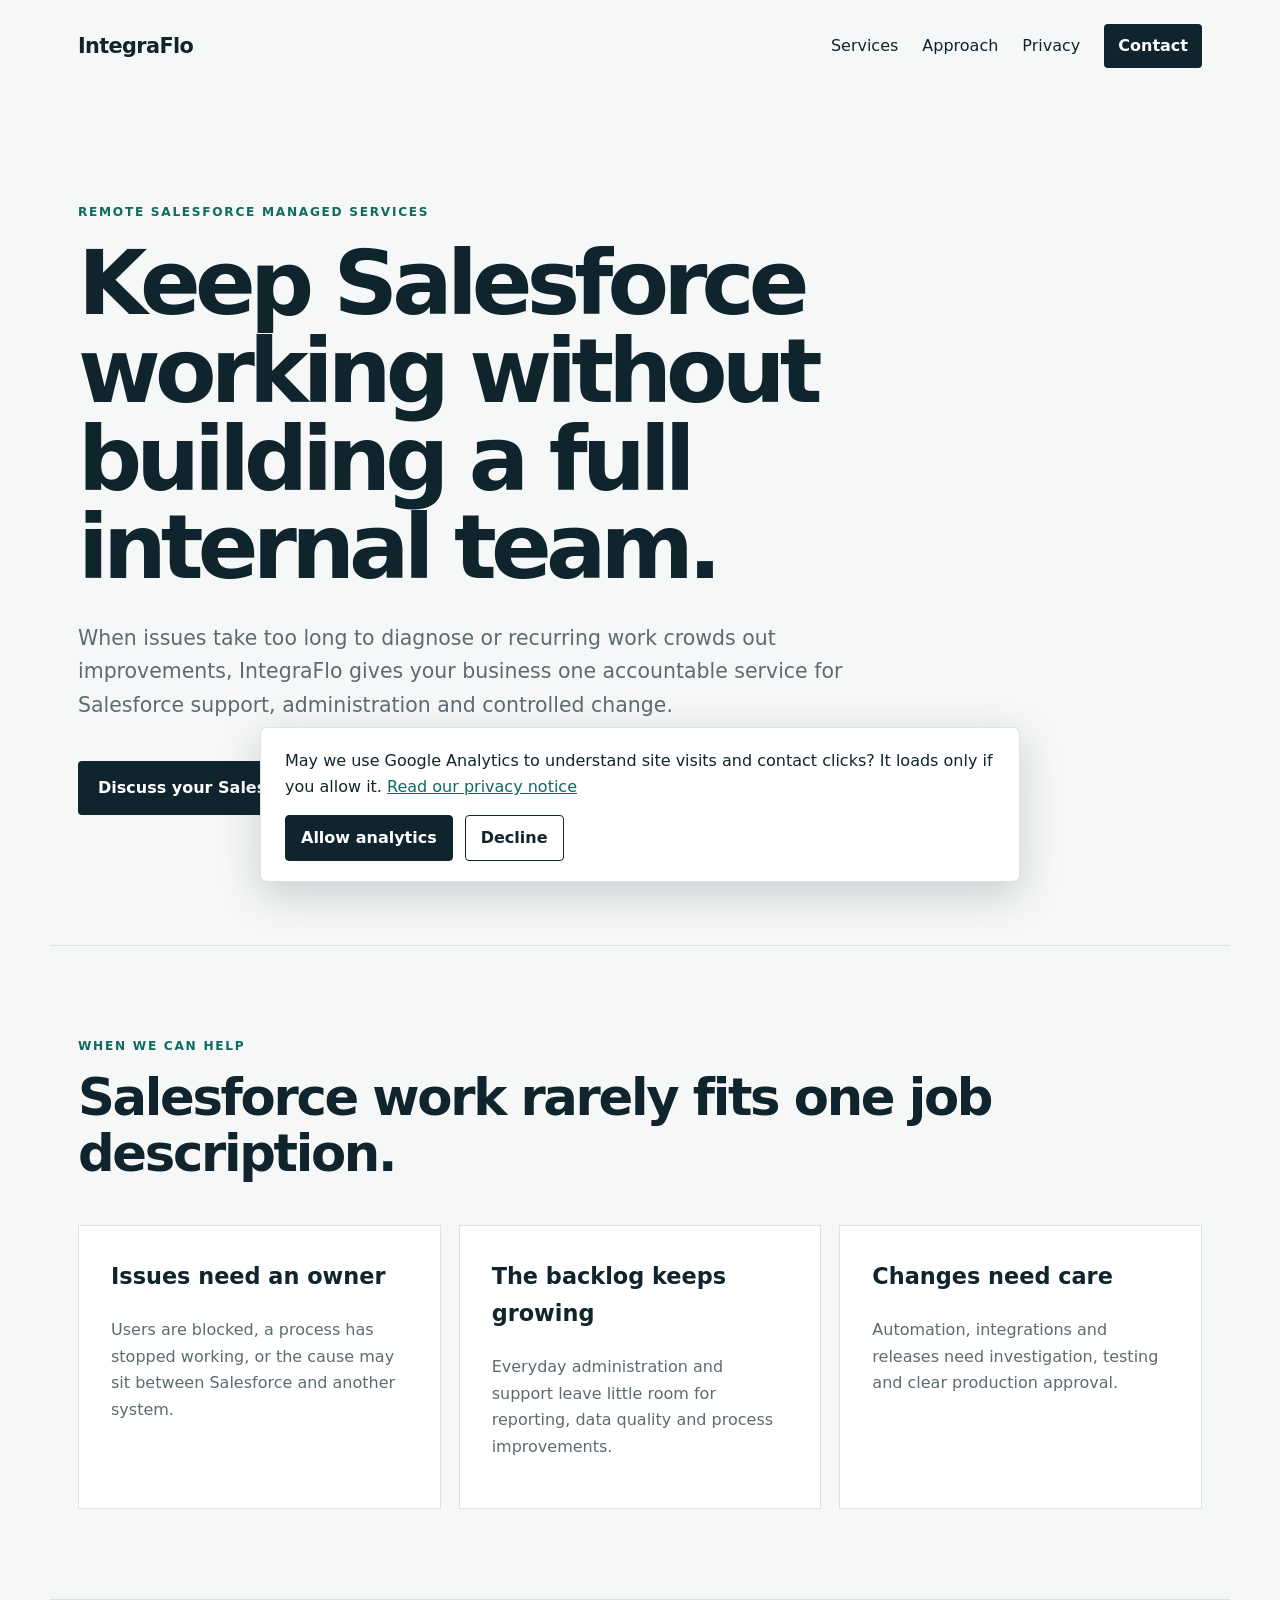
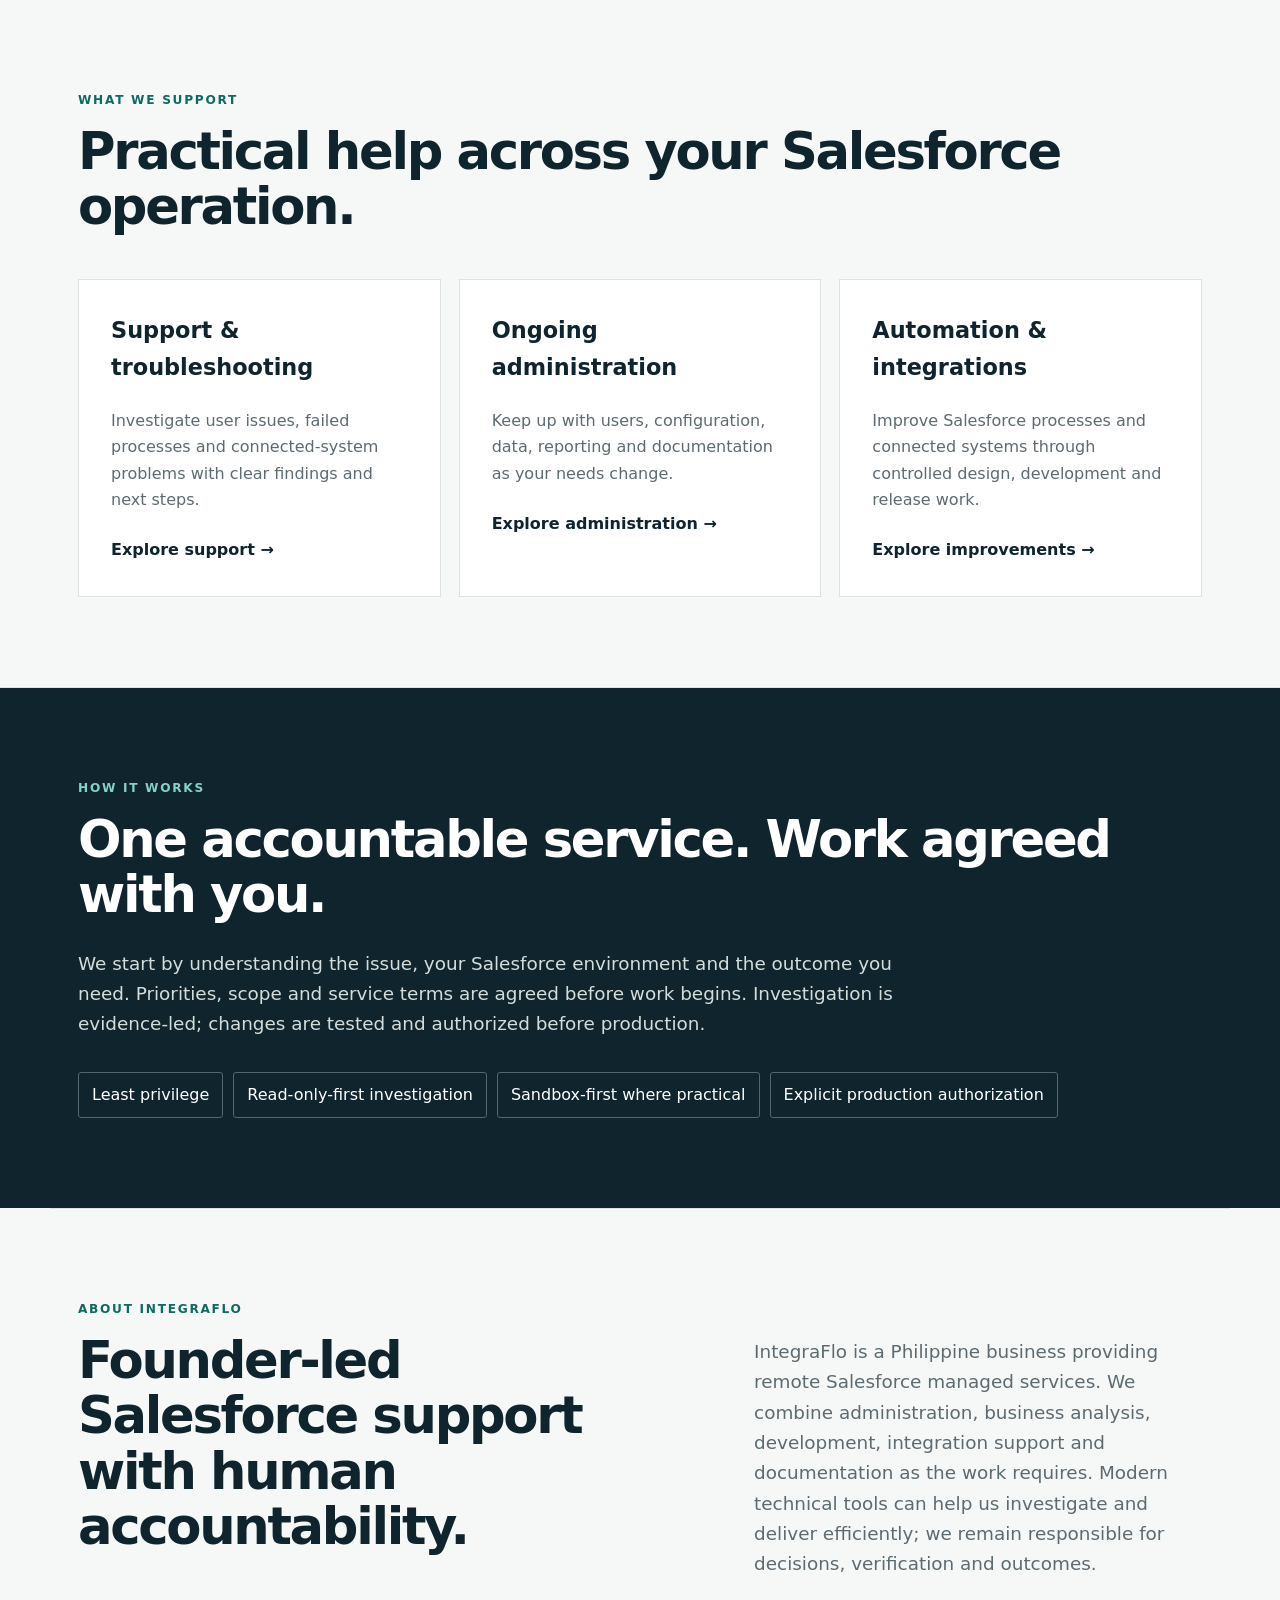
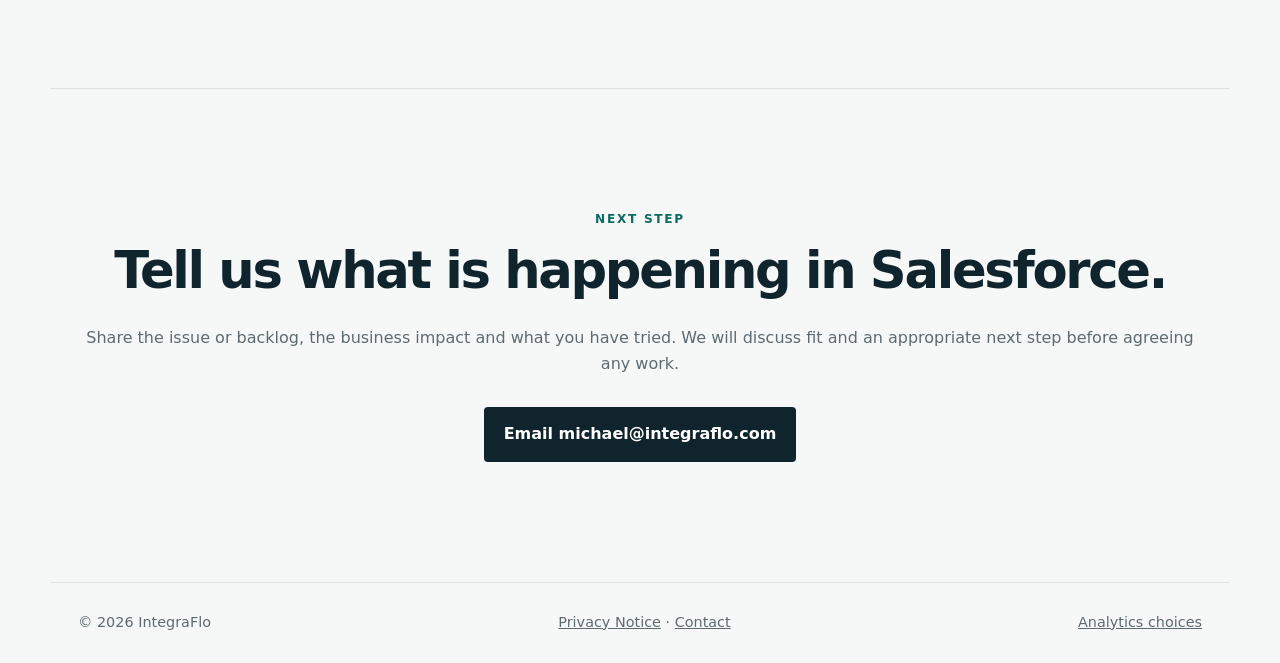
==== commit 3f039a9e: "Add consent-based GA4 tracking to index.html" ====
--- a/index.html
+++ b/index.html
@@ -3,9 +3,10 @@
 <head>
   <meta charset="utf-8">
   <meta name="viewport" content="width=device-width,initial-scale=1">
-  <meta http-equiv="Content-Security-Policy" content="default-src 'self'; script-src 'none'; style-src 'self'; img-src 'self' data:; font-src 'self'; connect-src 'none'; object-src 'none'; media-src 'none'; frame-src 'none'; worker-src 'none'; manifest-src 'self'; form-action 'none'; base-uri 'none'; upgrade-insecure-requests">
+  <meta http-equiv="Content-Security-Policy" content="default-src 'self'; script-src 'self' https://www.googletagmanager.com; style-src 'self'; img-src 'self' data: https://www.googletagmanager.com https://*.google-analytics.com; font-src 'self'; connect-src https://www.googletagmanager.com https://*.google-analytics.com https://*.google.com; object-src 'none'; media-src 'none'; frame-src 'none'; worker-src 'none'; manifest-src 'self'; form-action 'none'; base-uri 'none'; upgrade-insecure-requests">
   <meta name="referrer" content="strict-origin-when-cross-origin">
   <meta name="google-site-verification" content="gu3eQ9_beGuN9FY3zzGLAd2tJAc3EotEYN1PXxXcJtQ">
+  <meta name="msvalidate.01" content="FF43529D04DE0074EBA08C832B6EE715">
   <title>Salesforce Support & Managed Services | IntegraFlo</title>
   <meta name="description" content="Resolve Salesforce issues, reduce backlog and improve your org through accountable ongoing administration, automation, integration and development support.">
   <link rel="canonical" href="https://integraflo.com/">
@@ -13,7 +14,7 @@
   <meta property="og:title" content="Salesforce Support & Managed Services | IntegraFlo">
   <meta property="og:description" content="Resolve Salesforce issues, reduce backlog and improve your org through accountable ongoing administration, automation, integration and development support.">
   <meta property="og:url" content="https://integraflo.com/">
-  <link rel="stylesheet" href="assets/style.css">
+  <link rel="stylesheet" href="assets/style.css"><script defer src="assets/analytics.js"></script>
 </head>
 <body>
 <header class="nav"><a class="brand" href="./">IntegraFlo</a><nav><a href="./#services">Services</a><a href="./#approach">Approach</a><a href="privacy.html">Privacy</a><a class="button small" href="mailto:michael@integraflo.com">Contact</a></nav></header>
@@ -25,6 +26,6 @@
 <section class="section split"><div><div class="eyebrow">ABOUT INTEGRAFLO</div><h2>Founder-led Salesforce support with human accountability.</h2></div><p>IntegraFlo is a Philippine business providing remote Salesforce managed services. We combine administration, business analysis, development, integration support and documentation as the work requires. Modern technical tools can help us investigate and deliver efficiently; we remain responsible for decisions, verification and outcomes.</p></section>
 <section class="section contact"><div class="eyebrow">NEXT STEP</div><h2>Tell us what is happening in Salesforce.</h2><p>Share the issue or backlog, the business impact and what you have tried. We will discuss fit and an appropriate next step before agreeing any work.</p><a class="button" href="mailto:michael@integraflo.com">Email michael@integraflo.com</a></section>
 </main>
-<footer><span>© 2026 IntegraFlo</span><span><a href="privacy.html">Privacy Notice</a> · <a href="mailto:michael@integraflo.com">Contact</a></span></footer>
+<footer><span>© 2026 IntegraFlo</span><span><a href="privacy.html">Privacy Notice</a> · <a href="mailto:michael@integraflo.com">Contact</a></span><button class="privacy-choice-link" type="button" id="privacy-choices">Analytics choices</button></footer>
 </body>
 </html>
--- a/assets/style.css
+++ b/assets/style.css
@@ -1,2 +1,4 @@
 :root{--ink:#10242d;--muted:#5d6b71;--paper:#f6f8f7;--accent:#0d6b62;--line:#dce3e0;--white:#fff}*{box-sizing:border-box}html{scroll-behavior:smooth}body{margin:0;background:var(--paper);color:var(--ink);font-family:Inter,ui-sans-serif,system-ui,-apple-system,BlinkMacSystemFont,"Segoe UI",sans-serif;line-height:1.65}.nav{max-width:1180px;margin:auto;padding:24px 28px;display:flex;justify-content:space-between;align-items:center}.brand{font-weight:800;font-size:1.3rem;letter-spacing:-.03em;color:var(--ink);text-decoration:none}.nav nav{display:flex;gap:24px;align-items:center}.nav a{color:var(--ink);text-decoration:none}.hero,.section,footer{max-width:1180px;margin:auto}.hero{padding:110px 28px 130px}.hero h1{max-width:920px;font-size:clamp(3rem,7vw,6.5rem);line-height:.98;letter-spacing:-.065em;margin:18px 0 30px}.lead{max-width:780px;font-size:1.28rem;color:var(--muted)}.eyebrow{font-size:.76rem;font-weight:800;letter-spacing:.14em;color:var(--accent)}.actions{display:flex;gap:24px;align-items:center;margin-top:38px;flex-wrap:wrap}.button{display:inline-block;background:var(--ink);color:var(--white)!important;text-decoration:none;padding:14px 20px;border-radius:4px;font-weight:700}.button.small{padding:9px 14px}.textlink{color:var(--ink);font-weight:700;text-decoration:none}.section{padding:90px 28px;border-top:1px solid var(--line)}.section h2{font-size:clamp(2rem,4vw,3.6rem);line-height:1.08;letter-spacing:-.045em;margin:14px 0 26px}.split{display:grid;grid-template-columns:1.15fr .85fr;gap:70px;align-items:start}.split>p{font-size:1.15rem;color:var(--muted);margin-top:38px}.grid{display:grid;grid-template-columns:repeat(3,1fr);gap:18px;margin-top:44px}.grid article{background:var(--white);padding:32px;border:1px solid var(--line)}.grid h3{font-size:1.4rem;margin-top:0}.grid p{color:var(--muted)}.dark{max-width:none;background:var(--ink);color:var(--white);padding-left:max(28px,calc((100vw - 1124px)/2));padding-right:max(28px,calc((100vw - 1124px)/2))}.dark .eyebrow{color:#83d2c7}.dark p{max-width:820px;color:#d4ddda;font-size:1.15rem}.principles{display:flex;flex-wrap:wrap;gap:10px;margin-top:32px}.principles span{border:1px solid #52666d;padding:9px 13px;border-radius:3px}.contact{text-align:center;padding-top:120px;padding-bottom:120px}.contact p{color:var(--muted);margin-bottom:30px}.legal{max-width:850px}.legal h1{font-size:clamp(2.8rem,6vw,5rem);letter-spacing:-.055em;line-height:1;margin:18px 0 40px}.legal h2{font-size:1.65rem;margin-top:48px}.legal p,.legal li{color:#46575e}.updated{font-size:.9rem;color:#6b777c}footer{padding:28px;border-top:1px solid var(--line);display:flex;justify-content:space-between;color:var(--muted);font-size:.9rem}footer a{color:inherit}@media(max-width:760px){.nav nav>a:not(.button){display:none}.hero{padding-top:70px;padding-bottom:90px}.split,.grid{grid-template-columns:1fr}.split{gap:10px}.split>p{margin-top:0}.section{padding-top:65px;padding-bottom:65px}footer{gap:15px;flex-direction:column}}
 .service-hero{max-width:1180px;margin:auto;padding:70px 28px 95px}.service-hero .eyebrow{margin-top:58px}.service-hero h1{max-width:900px;font-size:clamp(2.8rem,6vw,5.8rem);line-height:1.02;letter-spacing:-.06em;margin:18px 0 26px}.service-hero .lead{margin-bottom:34px}.grid article .textlink{display:inline-block;margin-top:8px}.split>div>p{font-size:1.1rem;color:var(--muted);margin-top:0}.split>div>p+p{margin-top:20px}@media(max-width:760px){.service-hero{padding-top:52px;padding-bottom:65px}.service-hero .eyebrow{margin-top:38px}}
+
+.privacy-choice-link{border:0;background:none;color:inherit;text-decoration:underline;cursor:pointer;font:inherit;padding:0}.analytics-banner{position:fixed;z-index:10;bottom:18px;left:18px;right:18px;max-width:760px;margin:auto;background:#fff;color:var(--ink);border:1px solid var(--line);box-shadow:0 12px 40px #10242d33;padding:20px 24px;border-radius:7px}.analytics-banner p{margin:0 0 14px}.analytics-banner .choices{display:flex;gap:12px;flex-wrap:wrap;align-items:center}.analytics-banner button{border:1px solid var(--ink);border-radius:4px;background:var(--ink);color:#fff;font:inherit;font-weight:700;padding:9px 15px;cursor:pointer}.analytics-banner button.secondary{background:#fff;color:var(--ink)}.analytics-banner a{color:var(--accent)}
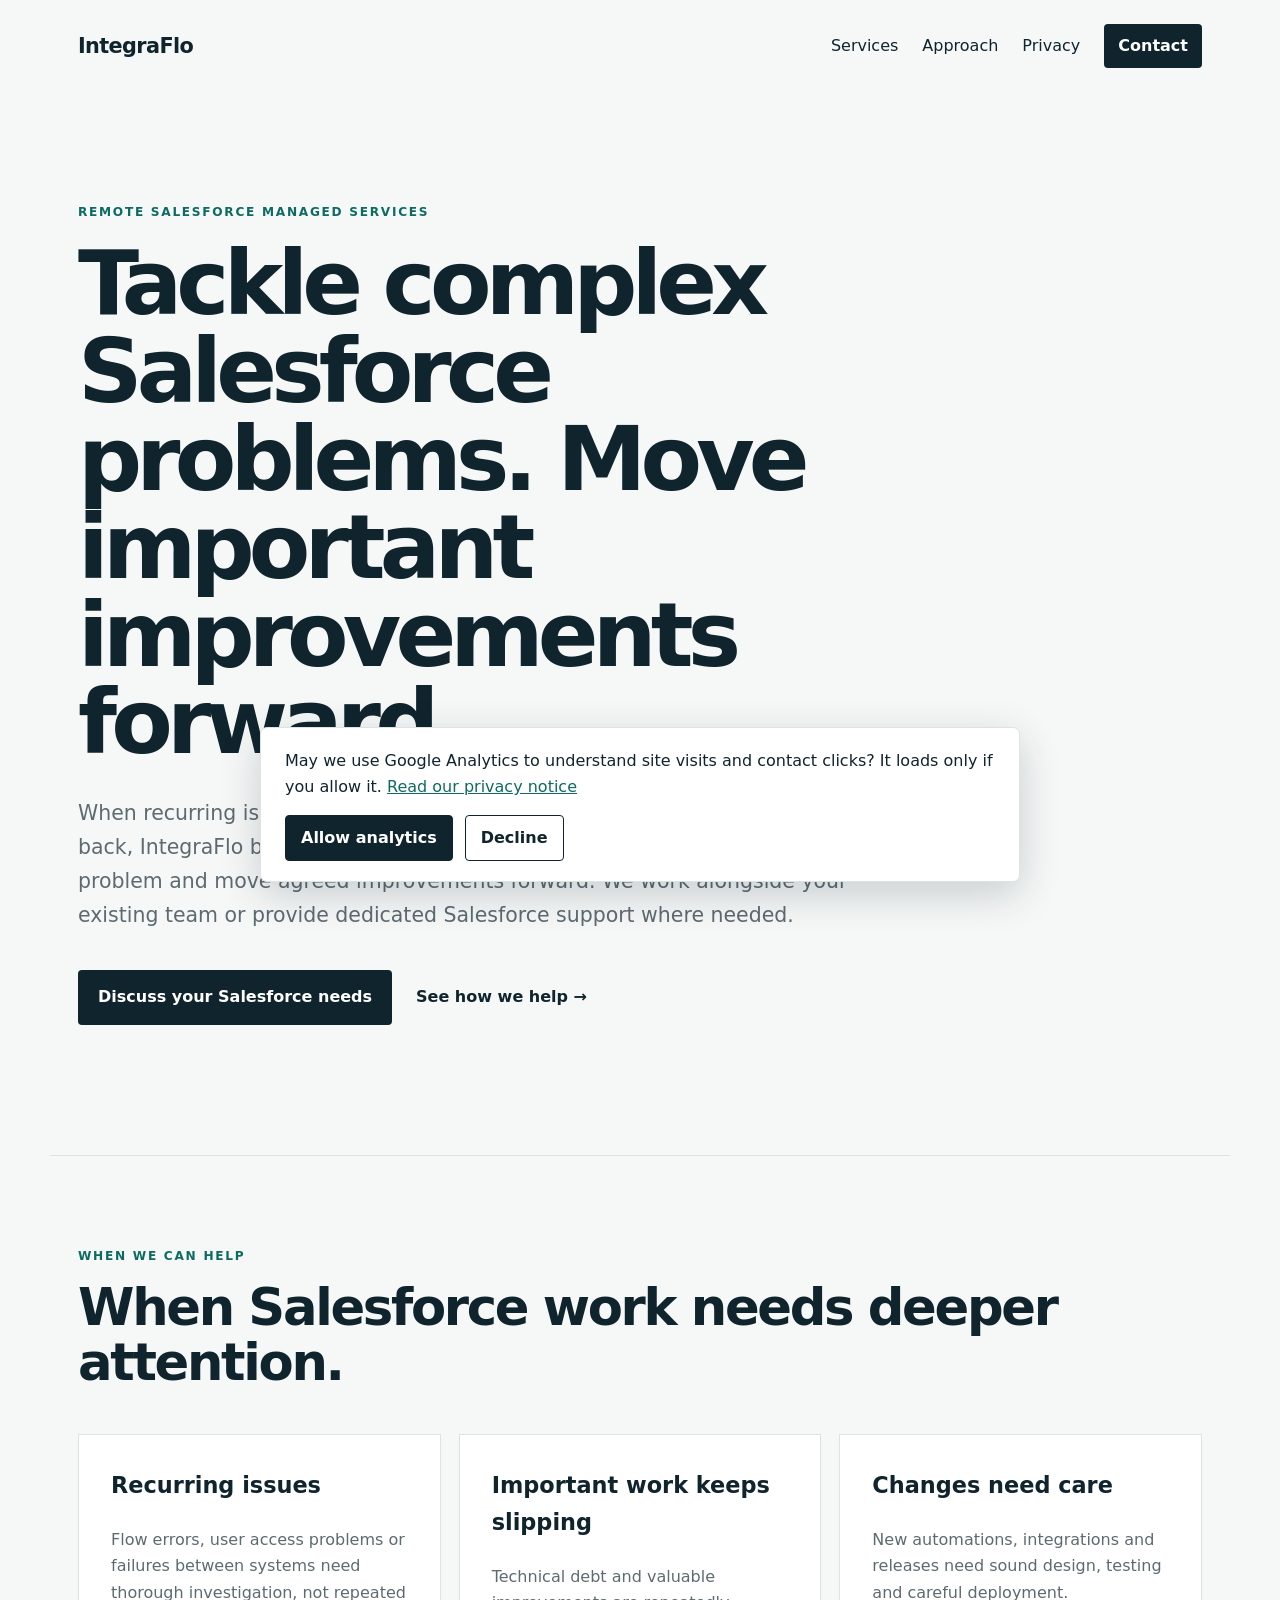
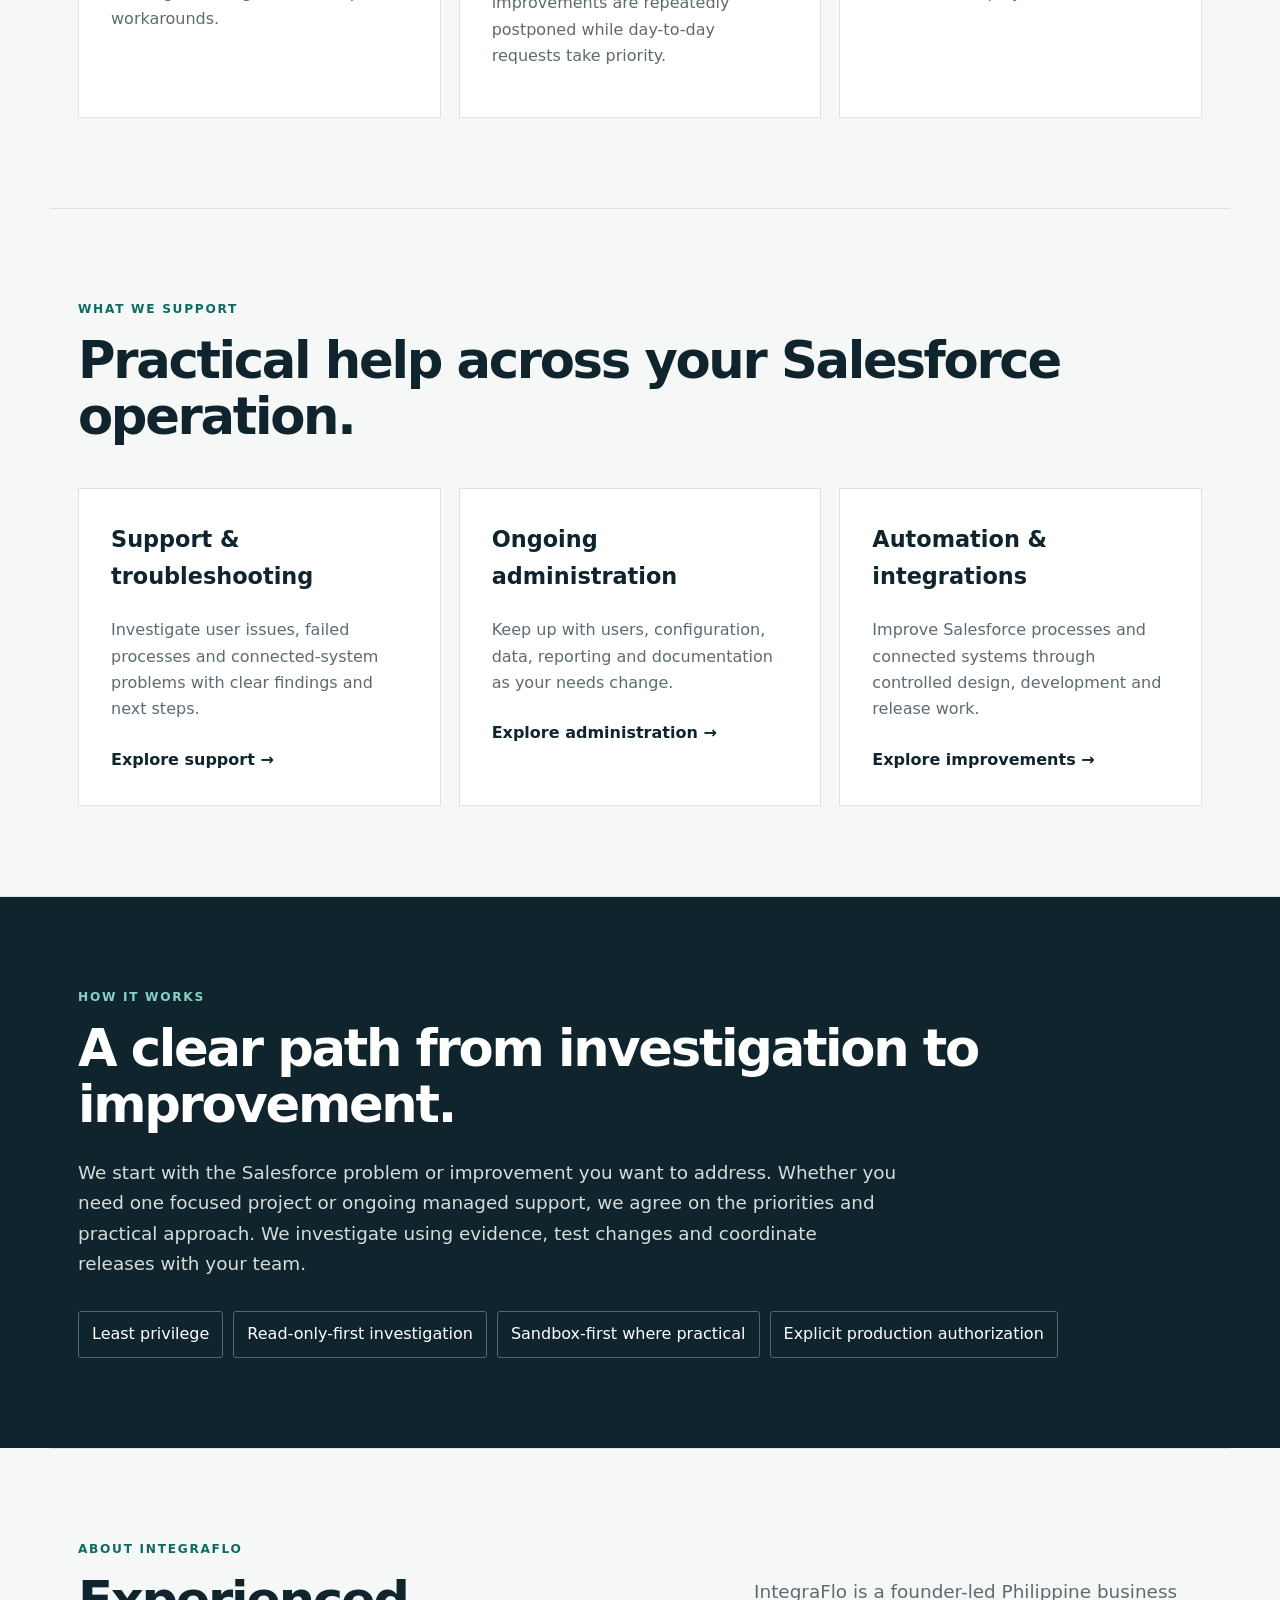
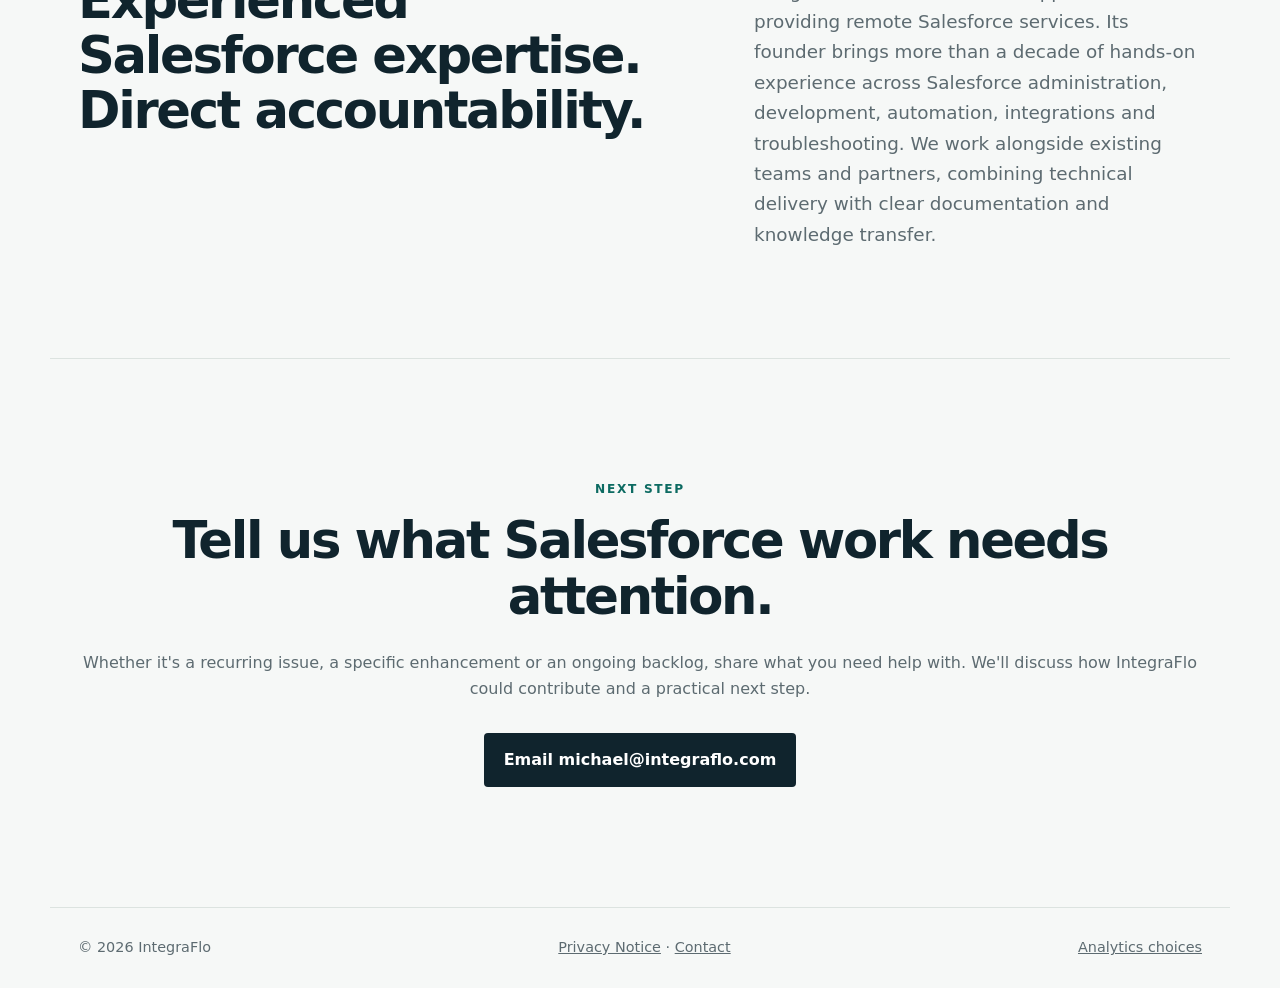
==== commit 2aa5f36f: "Refine website presentation and correct public security description" ====
--- a/index.html
+++ b/index.html
@@ -8,23 +8,23 @@
   <meta name="google-site-verification" content="gu3eQ9_beGuN9FY3zzGLAd2tJAc3EotEYN1PXxXcJtQ">
   <meta name="msvalidate.01" content="FF43529D04DE0074EBA08C832B6EE715">
   <title>Salesforce Support & Managed Services | IntegraFlo</title>
-  <meta name="description" content="Resolve Salesforce issues, reduce backlog and improve your org through accountable ongoing administration, automation, integration and development support.">
+  <meta name="description" content="Get help with complex Salesforce issues, technical debt, automation and integrations through focused projects or ongoing managed support.">
   <link rel="canonical" href="https://integraflo.com/">
   <meta property="og:type" content="website">
   <meta property="og:title" content="Salesforce Support & Managed Services | IntegraFlo">
-  <meta property="og:description" content="Resolve Salesforce issues, reduce backlog and improve your org through accountable ongoing administration, automation, integration and development support.">
+  <meta property="og:description" content="Get help with complex Salesforce issues, technical debt, automation and integrations through focused projects or ongoing managed support.">
   <meta property="og:url" content="https://integraflo.com/">
   <link rel="stylesheet" href="assets/style.css"><script defer src="assets/analytics.js"></script>
 </head>
 <body>
 <header class="nav"><a class="brand" href="./">IntegraFlo</a><nav><a href="./#services">Services</a><a href="./#approach">Approach</a><a href="privacy.html">Privacy</a><a class="button small" href="mailto:michael@integraflo.com">Contact</a></nav></header>
 <main>
-<section class="hero"><div class="eyebrow">REMOTE SALESFORCE MANAGED SERVICES</div><h1>Keep Salesforce working without building a full internal team.</h1><p class="lead">When issues take too long to diagnose or recurring work crowds out improvements, IntegraFlo gives your business one accountable service for Salesforce support, administration and controlled change.</p><div class="actions"><a class="button" href="mailto:michael@integraflo.com">Discuss your Salesforce needs</a><a class="textlink" href="#services">See how we help →</a></div></section>
-<section class="section"><div class="eyebrow">WHEN WE CAN HELP</div><h2>Salesforce work rarely fits one job description.</h2><div class="grid"><article><h3>Issues need an owner</h3><p>Users are blocked, a process has stopped working, or the cause may sit between Salesforce and another system.</p></article><article><h3>The backlog keeps growing</h3><p>Everyday administration and support leave little room for reporting, data quality and process improvements.</p></article><article><h3>Changes need care</h3><p>Automation, integrations and releases need investigation, testing and clear production approval.</p></article></div></section>
+<section class="hero"><div class="eyebrow">REMOTE SALESFORCE MANAGED SERVICES</div><h1>Tackle complex Salesforce problems. Move important improvements forward.</h1><p class="lead">When recurring issues, complex integrations or technical debt hold work back, IntegraFlo brings hands-on Salesforce expertise to investigate the problem and move agreed improvements forward. We work alongside your existing team or provide dedicated Salesforce support where needed.</p><div class="actions"><a class="button" href="mailto:michael@integraflo.com">Discuss your Salesforce needs</a><a class="textlink" href="#services">See how we help →</a></div></section>
+<section class="section"><div class="eyebrow">WHEN WE CAN HELP</div><h2>When Salesforce work needs deeper attention.</h2><div class="grid"><article><h3>Recurring issues</h3><p>Flow errors, user access problems or failures between systems need thorough investigation, not repeated workarounds.</p></article><article><h3>Important work keeps slipping</h3><p>Technical debt and valuable improvements are repeatedly postponed while day-to-day requests take priority.</p></article><article><h3>Changes need care</h3><p>New automations, integrations and releases need sound design, testing and careful deployment.</p></article></div></section>
 <section id="services" class="section"><div class="eyebrow">WHAT WE SUPPORT</div><h2>Practical help across your Salesforce operation.</h2><div class="grid"><article><h3>Support &amp; troubleshooting</h3><p>Investigate user issues, failed processes and connected-system problems with clear findings and next steps.</p><a class="textlink" href="salesforce-support.html">Explore support →</a></article><article><h3>Ongoing administration</h3><p>Keep up with users, configuration, data, reporting and documentation as your needs change.</p><a class="textlink" href="salesforce-administration.html">Explore administration →</a></article><article><h3>Automation &amp; integrations</h3><p>Improve Salesforce processes and connected systems through controlled design, development and release work.</p><a class="textlink" href="salesforce-automation-integrations.html">Explore improvements →</a></article></div></section>
-<section id="approach" class="section dark"><div class="eyebrow">HOW IT WORKS</div><h2>One accountable service. Work agreed with you.</h2><p>We start by understanding the issue, your Salesforce environment and the outcome you need. Priorities, scope and service terms are agreed before work begins. Investigation is evidence-led; changes are tested and authorized before production.</p><div class="principles"><span>Least privilege</span><span>Read-only-first investigation</span><span>Sandbox-first where practical</span><span>Explicit production authorization</span></div></section>
-<section class="section split"><div><div class="eyebrow">ABOUT INTEGRAFLO</div><h2>Founder-led Salesforce support with human accountability.</h2></div><p>IntegraFlo is a Philippine business providing remote Salesforce managed services. We combine administration, business analysis, development, integration support and documentation as the work requires. Modern technical tools can help us investigate and deliver efficiently; we remain responsible for decisions, verification and outcomes.</p></section>
-<section class="section contact"><div class="eyebrow">NEXT STEP</div><h2>Tell us what is happening in Salesforce.</h2><p>Share the issue or backlog, the business impact and what you have tried. We will discuss fit and an appropriate next step before agreeing any work.</p><a class="button" href="mailto:michael@integraflo.com">Email michael@integraflo.com</a></section>
+<section id="approach" class="section dark"><div class="eyebrow">HOW IT WORKS</div><h2>A clear path from investigation to improvement.</h2><p>We start with the Salesforce problem or improvement you want to address. Whether you need one focused project or ongoing managed support, we agree on the priorities and practical approach. We investigate using evidence, test changes and coordinate releases with your team.</p><div class="principles"><span>Least privilege</span><span>Read-only-first investigation</span><span>Sandbox-first where practical</span><span>Explicit production authorization</span></div></section>
+<section class="section split"><div><div class="eyebrow">ABOUT INTEGRAFLO</div><h2>Experienced Salesforce expertise. Direct accountability.</h2></div><p>IntegraFlo is a founder-led Philippine business providing remote Salesforce services. Its founder brings more than a decade of hands-on experience across Salesforce administration, development, automation, integrations and troubleshooting. We work alongside existing teams and partners, combining technical delivery with clear documentation and knowledge transfer.</p></section>
+<section class="section contact"><div class="eyebrow">NEXT STEP</div><h2>Tell us what Salesforce work needs attention.</h2><p>Whether it's a recurring issue, a specific enhancement or an ongoing backlog, share what you need help with. We'll discuss how IntegraFlo could contribute and a practical next step.</p><a class="button" href="mailto:michael@integraflo.com">Email michael@integraflo.com</a></section>
 </main>
 <footer><span>© 2026 IntegraFlo</span><span><a href="privacy.html">Privacy Notice</a> · <a href="mailto:michael@integraflo.com">Contact</a></span><button class="privacy-choice-link" type="button" id="privacy-choices">Analytics choices</button></footer>
 </body>
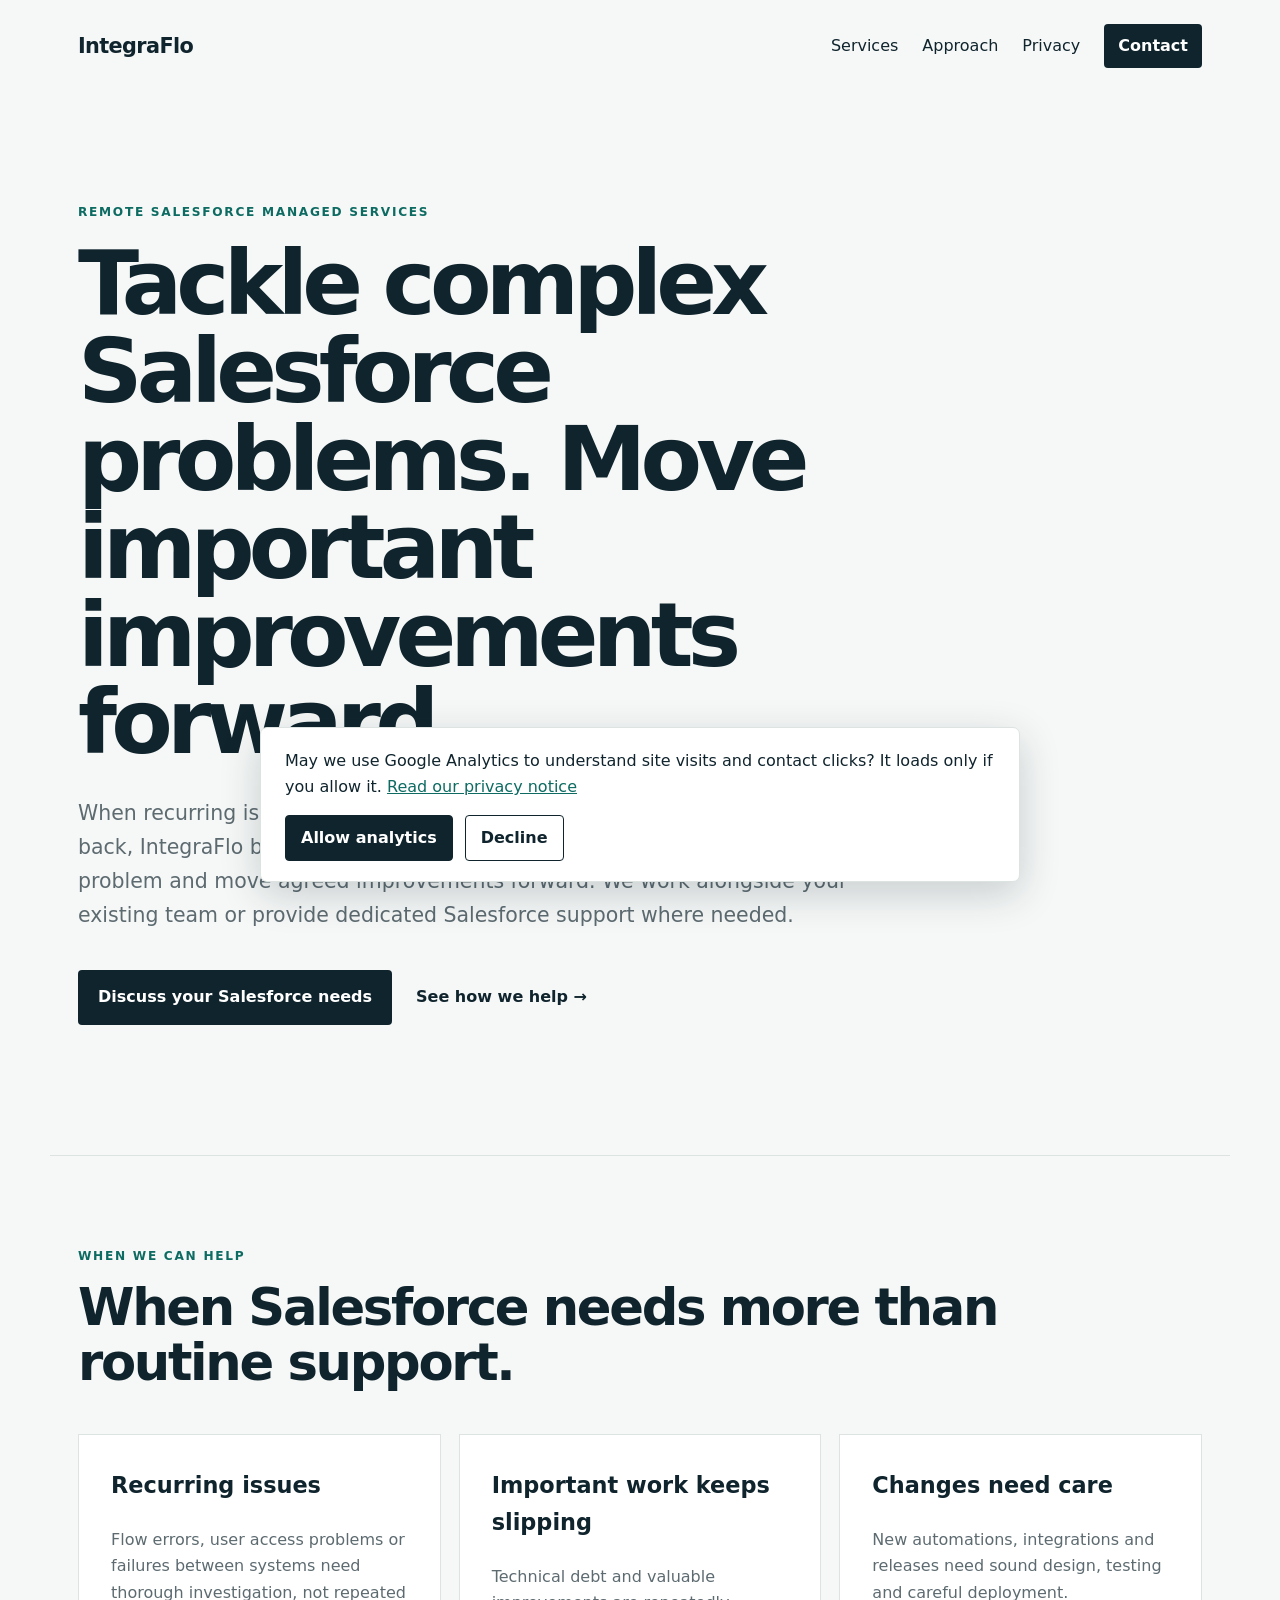
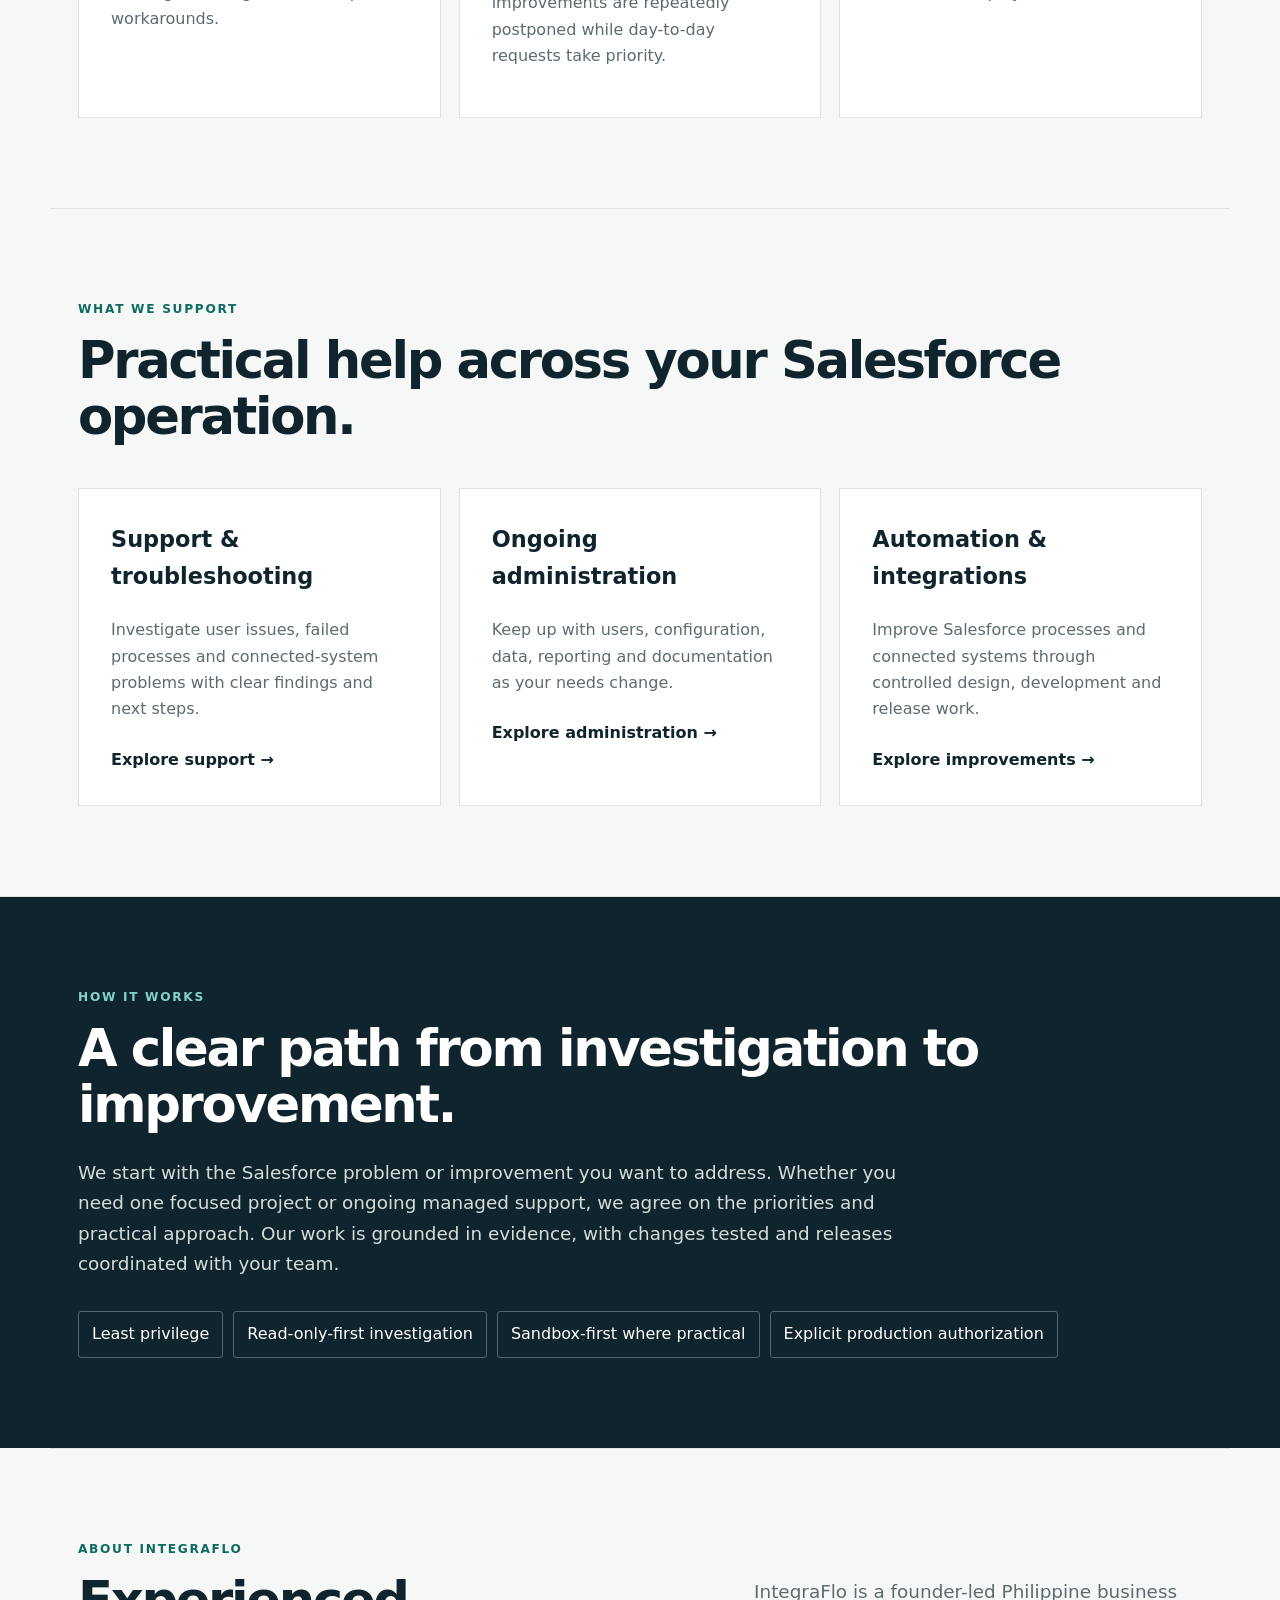
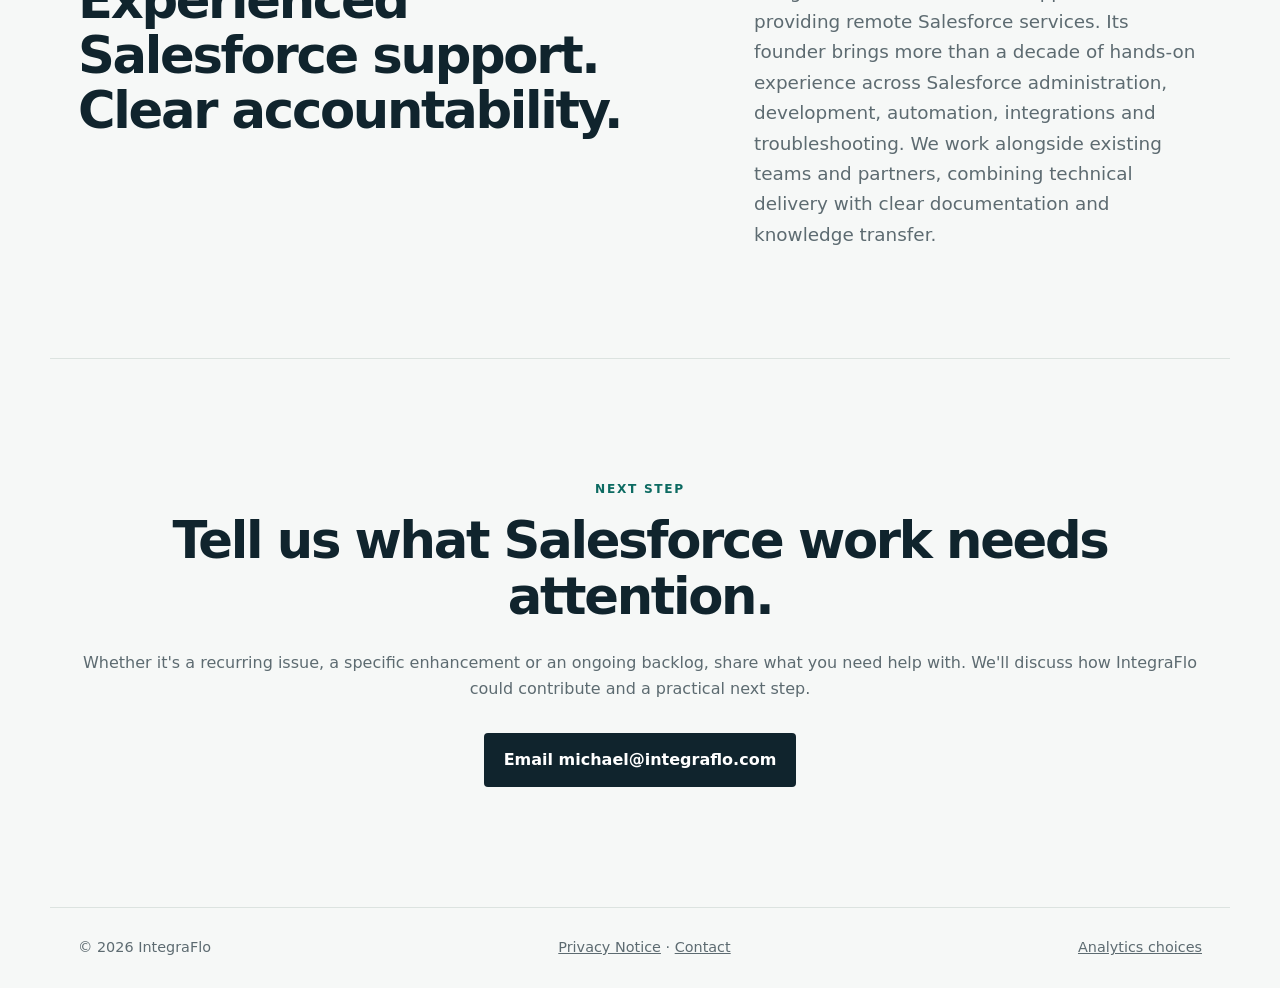
==== commit cd121742: "Polish index.html copy for natural phrasing" ====
--- a/index.html
+++ b/index.html
@@ -20,10 +20,10 @@
 <header class="nav"><a class="brand" href="./">IntegraFlo</a><nav><a href="./#services">Services</a><a href="./#approach">Approach</a><a href="privacy.html">Privacy</a><a class="button small" href="mailto:michael@integraflo.com">Contact</a></nav></header>
 <main>
 <section class="hero"><div class="eyebrow">REMOTE SALESFORCE MANAGED SERVICES</div><h1>Tackle complex Salesforce problems. Move important improvements forward.</h1><p class="lead">When recurring issues, complex integrations or technical debt hold work back, IntegraFlo brings hands-on Salesforce expertise to investigate the problem and move agreed improvements forward. We work alongside your existing team or provide dedicated Salesforce support where needed.</p><div class="actions"><a class="button" href="mailto:michael@integraflo.com">Discuss your Salesforce needs</a><a class="textlink" href="#services">See how we help →</a></div></section>
-<section class="section"><div class="eyebrow">WHEN WE CAN HELP</div><h2>When Salesforce work needs deeper attention.</h2><div class="grid"><article><h3>Recurring issues</h3><p>Flow errors, user access problems or failures between systems need thorough investigation, not repeated workarounds.</p></article><article><h3>Important work keeps slipping</h3><p>Technical debt and valuable improvements are repeatedly postponed while day-to-day requests take priority.</p></article><article><h3>Changes need care</h3><p>New automations, integrations and releases need sound design, testing and careful deployment.</p></article></div></section>
+<section class="section"><div class="eyebrow">WHEN WE CAN HELP</div><h2>When Salesforce needs more than routine support.</h2><div class="grid"><article><h3>Recurring issues</h3><p>Flow errors, user access problems or failures between systems need thorough investigation, not repeated workarounds.</p></article><article><h3>Important work keeps slipping</h3><p>Technical debt and valuable improvements are repeatedly postponed while day-to-day requests take priority.</p></article><article><h3>Changes need care</h3><p>New automations, integrations and releases need sound design, testing and careful deployment.</p></article></div></section>
 <section id="services" class="section"><div class="eyebrow">WHAT WE SUPPORT</div><h2>Practical help across your Salesforce operation.</h2><div class="grid"><article><h3>Support &amp; troubleshooting</h3><p>Investigate user issues, failed processes and connected-system problems with clear findings and next steps.</p><a class="textlink" href="salesforce-support.html">Explore support →</a></article><article><h3>Ongoing administration</h3><p>Keep up with users, configuration, data, reporting and documentation as your needs change.</p><a class="textlink" href="salesforce-administration.html">Explore administration →</a></article><article><h3>Automation &amp; integrations</h3><p>Improve Salesforce processes and connected systems through controlled design, development and release work.</p><a class="textlink" href="salesforce-automation-integrations.html">Explore improvements →</a></article></div></section>
-<section id="approach" class="section dark"><div class="eyebrow">HOW IT WORKS</div><h2>A clear path from investigation to improvement.</h2><p>We start with the Salesforce problem or improvement you want to address. Whether you need one focused project or ongoing managed support, we agree on the priorities and practical approach. We investigate using evidence, test changes and coordinate releases with your team.</p><div class="principles"><span>Least privilege</span><span>Read-only-first investigation</span><span>Sandbox-first where practical</span><span>Explicit production authorization</span></div></section>
-<section class="section split"><div><div class="eyebrow">ABOUT INTEGRAFLO</div><h2>Experienced Salesforce expertise. Direct accountability.</h2></div><p>IntegraFlo is a founder-led Philippine business providing remote Salesforce services. Its founder brings more than a decade of hands-on experience across Salesforce administration, development, automation, integrations and troubleshooting. We work alongside existing teams and partners, combining technical delivery with clear documentation and knowledge transfer.</p></section>
+<section id="approach" class="section dark"><div class="eyebrow">HOW IT WORKS</div><h2>A clear path from investigation to improvement.</h2><p>We start with the Salesforce problem or improvement you want to address. Whether you need one focused project or ongoing managed support, we agree on the priorities and practical approach. Our work is grounded in evidence, with changes tested and releases coordinated with your team.</p><div class="principles"><span>Least privilege</span><span>Read-only-first investigation</span><span>Sandbox-first where practical</span><span>Explicit production authorization</span></div></section>
+<section class="section split"><div><div class="eyebrow">ABOUT INTEGRAFLO</div><h2>Experienced Salesforce support. Clear accountability.</h2></div><p>IntegraFlo is a founder-led Philippine business providing remote Salesforce services. Its founder brings more than a decade of hands-on experience across Salesforce administration, development, automation, integrations and troubleshooting. We work alongside existing teams and partners, combining technical delivery with clear documentation and knowledge transfer.</p></section>
 <section class="section contact"><div class="eyebrow">NEXT STEP</div><h2>Tell us what Salesforce work needs attention.</h2><p>Whether it's a recurring issue, a specific enhancement or an ongoing backlog, share what you need help with. We'll discuss how IntegraFlo could contribute and a practical next step.</p><a class="button" href="mailto:michael@integraflo.com">Email michael@integraflo.com</a></section>
 </main>
 <footer><span>© 2026 IntegraFlo</span><span><a href="privacy.html">Privacy Notice</a> · <a href="mailto:michael@integraflo.com">Contact</a></span><button class="privacy-choice-link" type="button" id="privacy-choices">Analytics choices</button></footer>
